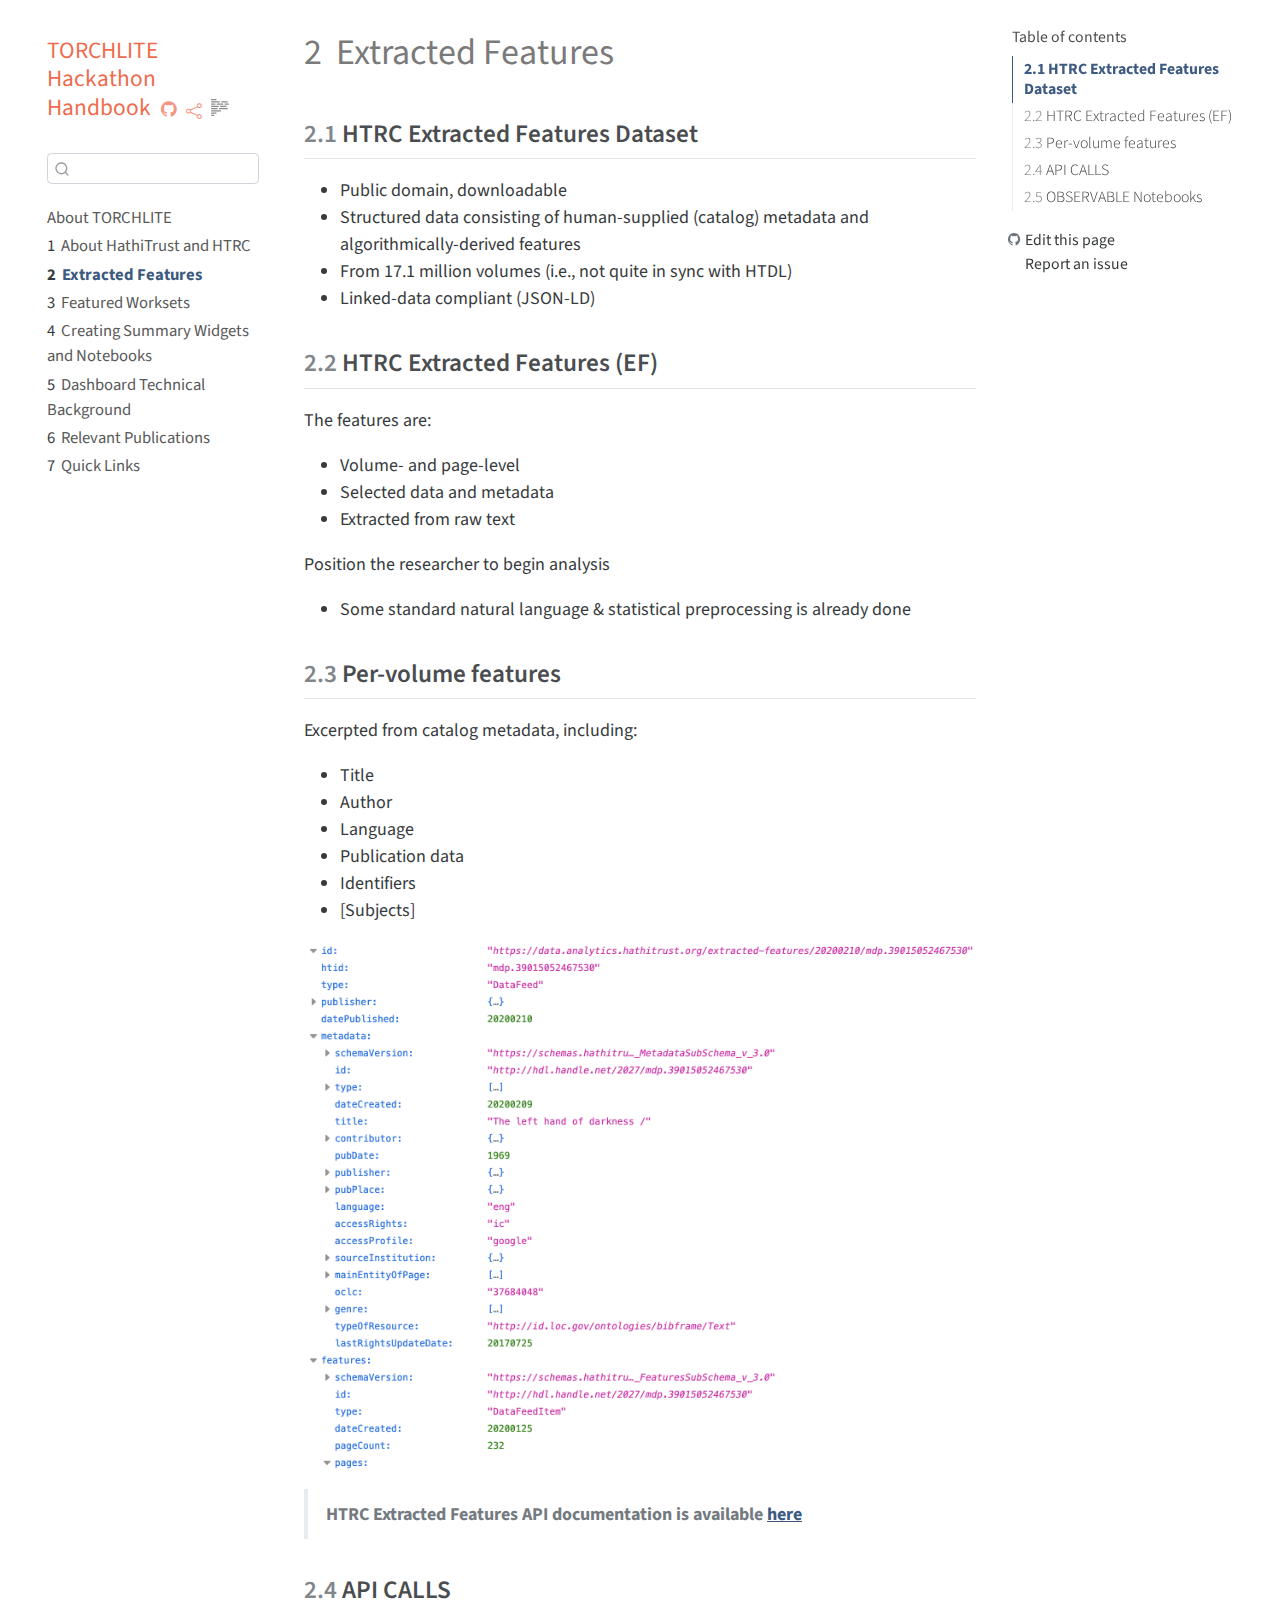
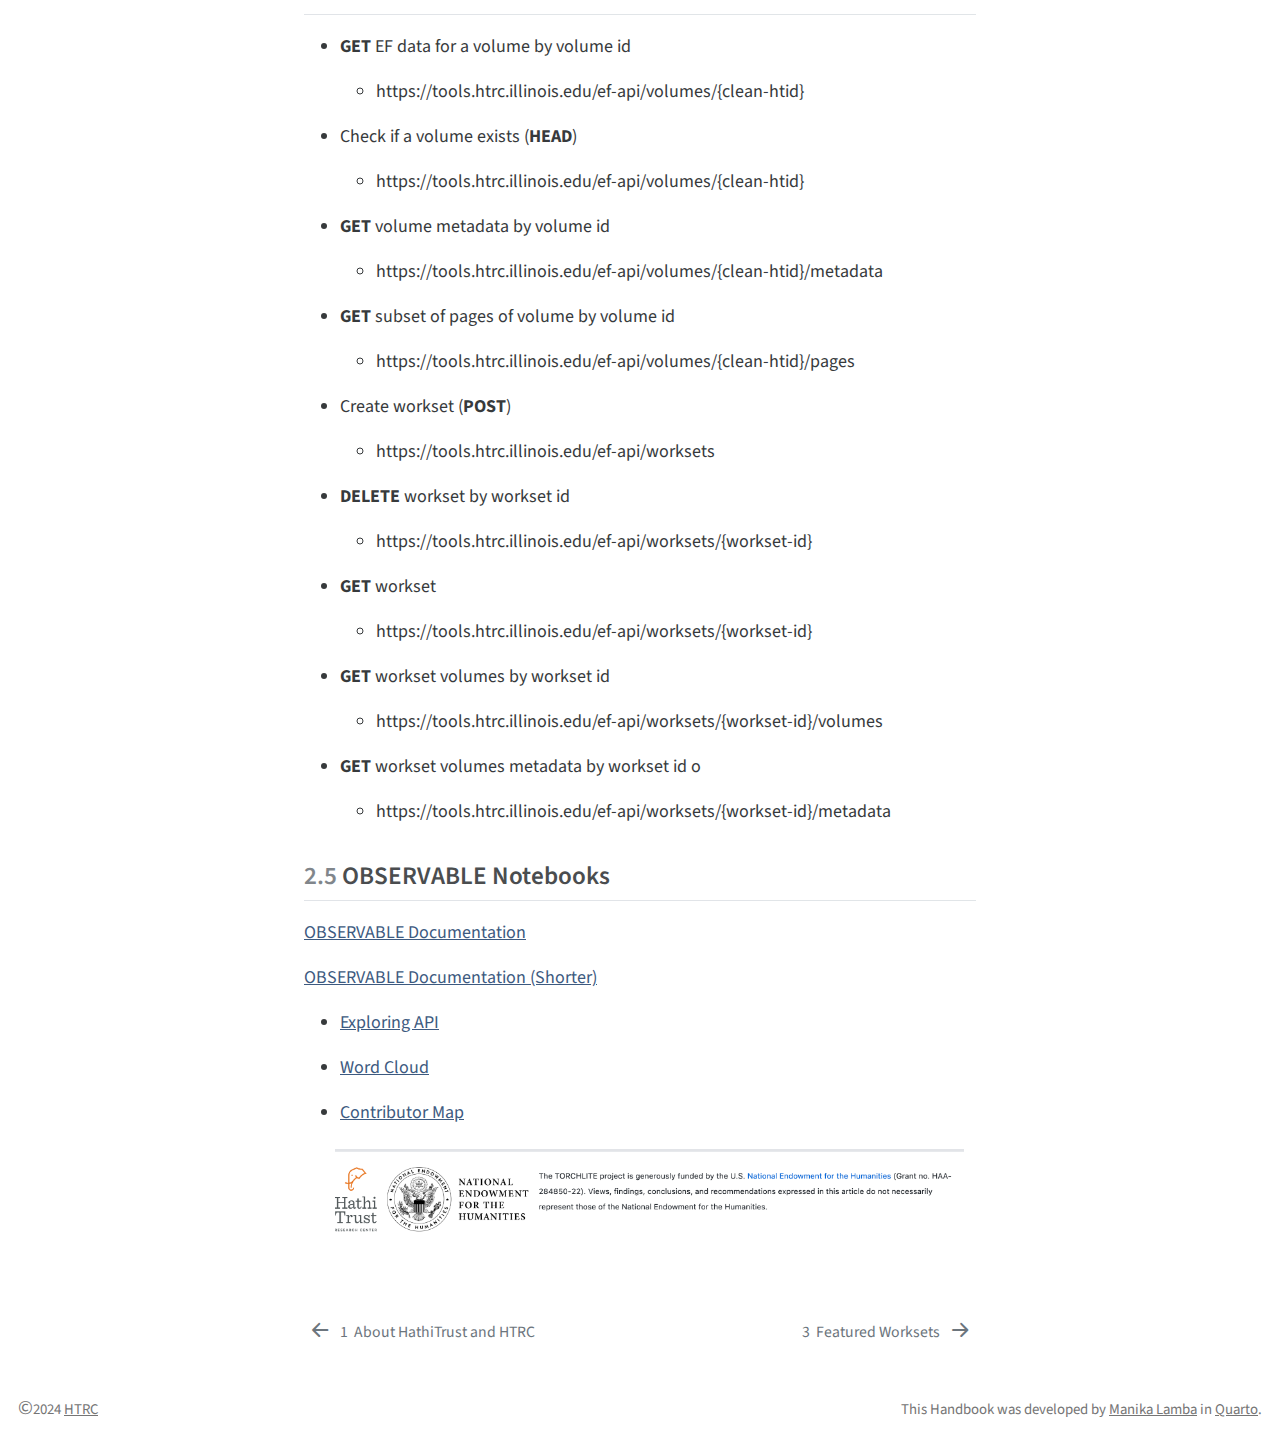
==== ef.html @ ebcdb4ab "30 April 2024" ====
<!DOCTYPE html>
<html xmlns="http://www.w3.org/1999/xhtml" lang="en" xml:lang="en"><head>

<meta charset="utf-8">
<meta name="generator" content="quarto-1.3.450">

<meta name="viewport" content="width=device-width, initial-scale=1.0, user-scalable=yes">


<title>TORCHLITE Hackathon Handbook - 2&nbsp; Extracted Features</title>
<style>
code{white-space: pre-wrap;}
span.smallcaps{font-variant: small-caps;}
div.columns{display: flex; gap: min(4vw, 1.5em);}
div.column{flex: auto; overflow-x: auto;}
div.hanging-indent{margin-left: 1.5em; text-indent: -1.5em;}
ul.task-list{list-style: none;}
ul.task-list li input[type="checkbox"] {
  width: 0.8em;
  margin: 0 0.8em 0.2em -1em; /* quarto-specific, see https://github.com/quarto-dev/quarto-cli/issues/4556 */ 
  vertical-align: middle;
}
</style>


<script src="site_libs/quarto-nav/quarto-nav.js"></script>
<script src="site_libs/quarto-nav/headroom.min.js"></script>
<script src="site_libs/clipboard/clipboard.min.js"></script>
<script src="site_libs/quarto-search/autocomplete.umd.js"></script>
<script src="site_libs/quarto-search/fuse.min.js"></script>
<script src="site_libs/quarto-search/quarto-search.js"></script>
<meta name="quarto:offset" content="./">
<link href="./worksets.html" rel="next">
<link href="./htrc.html" rel="prev">
<link href="./images/cover.png" rel="icon" type="image/png">
<script src="site_libs/quarto-html/quarto.js"></script>
<script src="site_libs/quarto-html/popper.min.js"></script>
<script src="site_libs/quarto-html/tippy.umd.min.js"></script>
<script src="site_libs/quarto-html/anchor.min.js"></script>
<link href="site_libs/quarto-html/tippy.css" rel="stylesheet">
<link href="site_libs/quarto-html/quarto-syntax-highlighting.css" rel="stylesheet" id="quarto-text-highlighting-styles">
<script src="site_libs/bootstrap/bootstrap.min.js"></script>
<link href="site_libs/bootstrap/bootstrap-icons.css" rel="stylesheet">
<link href="site_libs/bootstrap/bootstrap.min.css" rel="stylesheet" id="quarto-bootstrap" data-mode="light">
<script id="quarto-search-options" type="application/json">{
  "location": "sidebar",
  "copy-button": false,
  "collapse-after": 3,
  "panel-placement": "start",
  "type": "textbox",
  "limit": 20,
  "language": {
    "search-no-results-text": "No results",
    "search-matching-documents-text": "matching documents",
    "search-copy-link-title": "Copy link to search",
    "search-hide-matches-text": "Hide additional matches",
    "search-more-match-text": "more match in this document",
    "search-more-matches-text": "more matches in this document",
    "search-clear-button-title": "Clear",
    "search-detached-cancel-button-title": "Cancel",
    "search-submit-button-title": "Submit",
    "search-label": "Search"
  }
}</script>


</head>

<body class="nav-sidebar floating">

<div id="quarto-search-results"></div>
  <header id="quarto-header" class="headroom fixed-top">
  <nav class="quarto-secondary-nav">
    <div class="container-fluid d-flex">
      <button type="button" class="quarto-btn-toggle btn" data-bs-toggle="collapse" data-bs-target="#quarto-sidebar,#quarto-sidebar-glass" aria-controls="quarto-sidebar" aria-expanded="false" aria-label="Toggle sidebar navigation" onclick="if (window.quartoToggleHeadroom) { window.quartoToggleHeadroom(); }">
        <i class="bi bi-layout-text-sidebar-reverse"></i>
      </button>
      <nav class="quarto-page-breadcrumbs" aria-label="breadcrumb"><ol class="breadcrumb"><li class="breadcrumb-item"><a href="./ef.html"><span class="chapter-number">2</span>&nbsp; <span class="chapter-title">Extracted Features</span></a></li></ol></nav>
      <a class="flex-grow-1" role="button" data-bs-toggle="collapse" data-bs-target="#quarto-sidebar,#quarto-sidebar-glass" aria-controls="quarto-sidebar" aria-expanded="false" aria-label="Toggle sidebar navigation" onclick="if (window.quartoToggleHeadroom) { window.quartoToggleHeadroom(); }">      
      </a>
      <button type="button" class="btn quarto-search-button" aria-label="" onclick="window.quartoOpenSearch();">
        <i class="bi bi-search"></i>
      </button>
    </div>
  </nav>
</header>
<!-- content -->
<div id="quarto-content" class="quarto-container page-columns page-rows-contents page-layout-article">
<!-- sidebar -->
  <nav id="quarto-sidebar" class="sidebar collapse collapse-horizontal sidebar-navigation floating overflow-auto">
    <div class="pt-lg-2 mt-2 text-left sidebar-header">
    <div class="sidebar-title mb-0 py-0">
      <a href="./">TORCHLITE Hackathon Handbook</a> 
        <div class="sidebar-tools-main tools-wide">
    <a href="https://github.com/htrc/torchlite-handbook" rel="" title="Source Code" class="quarto-navigation-tool px-1" aria-label="Source Code"><i class="bi bi-github"></i></a>
    <div class="dropdown">
      <a href="" title="Share" id="quarto-navigation-tool-dropdown-0" class="quarto-navigation-tool dropdown-toggle px-1" data-bs-toggle="dropdown" aria-expanded="false" aria-label="Share"><i class="bi bi-share"></i></a>
      <ul class="dropdown-menu" aria-labelledby="quarto-navigation-tool-dropdown-0">
          <li>
            <a class="dropdown-item sidebar-tools-main-item" href="https://twitter.com/intent/tweet?url=|url|">
              <i class="bi bi-bi-twitter pe-1"></i>
            Twitter
            </a>
          </li>
          <li>
            <a class="dropdown-item sidebar-tools-main-item" href="https://www.facebook.com/sharer/sharer.php?u=|url|">
              <i class="bi bi-bi-facebook pe-1"></i>
            Facebook
            </a>
          </li>
      </ul>
    </div>
  <a href="" class="quarto-reader-toggle quarto-navigation-tool px-1" onclick="window.quartoToggleReader(); return false;" title="Toggle reader mode">
  <div class="quarto-reader-toggle-btn">
  <i class="bi"></i>
  </div>
</a>
</div>
    </div>
      </div>
        <div class="mt-2 flex-shrink-0 align-items-center">
        <div class="sidebar-search">
        <div id="quarto-search" class="" title="Search"></div>
        </div>
        </div>
    <div class="sidebar-menu-container"> 
    <ul class="list-unstyled mt-1">
        <li class="sidebar-item">
  <div class="sidebar-item-container"> 
  <a href="./index.html" class="sidebar-item-text sidebar-link">
 <span class="menu-text">About TORCHLITE</span></a>
  </div>
</li>
        <li class="sidebar-item">
  <div class="sidebar-item-container"> 
  <a href="./htrc.html" class="sidebar-item-text sidebar-link">
 <span class="menu-text"><span class="chapter-number">1</span>&nbsp; <span class="chapter-title">About HathiTrust and HTRC</span></span></a>
  </div>
</li>
        <li class="sidebar-item">
  <div class="sidebar-item-container"> 
  <a href="./ef.html" class="sidebar-item-text sidebar-link active">
 <span class="menu-text"><span class="chapter-number">2</span>&nbsp; <span class="chapter-title">Extracted Features</span></span></a>
  </div>
</li>
        <li class="sidebar-item">
  <div class="sidebar-item-container"> 
  <a href="./worksets.html" class="sidebar-item-text sidebar-link">
 <span class="menu-text"><span class="chapter-number">3</span>&nbsp; <span class="chapter-title">Featured Worksets</span></span></a>
  </div>
</li>
        <li class="sidebar-item">
  <div class="sidebar-item-container"> 
  <a href="./widget.html" class="sidebar-item-text sidebar-link">
 <span class="menu-text"><span class="chapter-number">4</span>&nbsp; <span class="chapter-title">Creating Summary Widgets and Notebooks</span></span></a>
  </div>
</li>
        <li class="sidebar-item">
  <div class="sidebar-item-container"> 
  <a href="./technical-background.html" class="sidebar-item-text sidebar-link">
 <span class="menu-text"><span class="chapter-number">5</span>&nbsp; <span class="chapter-title">Dashboard Technical Background</span></span></a>
  </div>
</li>
        <li class="sidebar-item">
  <div class="sidebar-item-container"> 
  <a href="./publications.html" class="sidebar-item-text sidebar-link">
 <span class="menu-text"><span class="chapter-number">6</span>&nbsp; <span class="chapter-title">Relevant Publications</span></span></a>
  </div>
</li>
        <li class="sidebar-item">
  <div class="sidebar-item-container"> 
  <a href="./links.html" class="sidebar-item-text sidebar-link">
 <span class="menu-text"><span class="chapter-number">7</span>&nbsp; <span class="chapter-title">Quick Links</span></span></a>
  </div>
</li>
    </ul>
    </div>
</nav>
<div id="quarto-sidebar-glass" data-bs-toggle="collapse" data-bs-target="#quarto-sidebar,#quarto-sidebar-glass"></div>
<!-- margin-sidebar -->
    <div id="quarto-margin-sidebar" class="sidebar margin-sidebar">
        <nav id="TOC" role="doc-toc" class="toc-active">
    <h2 id="toc-title">Table of contents</h2>
   
  <ul>
  <li><a href="#htrc-extracted-features-dataset" id="toc-htrc-extracted-features-dataset" class="nav-link active" data-scroll-target="#htrc-extracted-features-dataset"><span class="header-section-number">2.1</span> HTRC Extracted Features Dataset</a></li>
  <li><a href="#htrc-extracted-features-ef" id="toc-htrc-extracted-features-ef" class="nav-link" data-scroll-target="#htrc-extracted-features-ef"><span class="header-section-number">2.2</span> HTRC Extracted Features (EF)</a></li>
  <li><a href="#per-volume-features" id="toc-per-volume-features" class="nav-link" data-scroll-target="#per-volume-features"><span class="header-section-number">2.3</span> Per-volume features</a></li>
  <li><a href="#api-calls" id="toc-api-calls" class="nav-link" data-scroll-target="#api-calls"><span class="header-section-number">2.4</span> API CALLS</a></li>
  <li><a href="#observable-notebooks" id="toc-observable-notebooks" class="nav-link" data-scroll-target="#observable-notebooks"><span class="header-section-number">2.5</span> OBSERVABLE Notebooks</a></li>
  </ul>
<div class="toc-actions"><div><i class="bi bi-github"></i></div><div class="action-links"><p><a href="https://github.com/htrc/torchlite-handbook/edit/main/ef.qmd" class="toc-action">Edit this page</a></p><p><a href="https://github.com/htrc/torchlite-handbook/issues/new" class="toc-action">Report an issue</a></p></div></div></nav>
    </div>
<!-- main -->
<main class="content" id="quarto-document-content">

<header id="title-block-header" class="quarto-title-block default">
<div class="quarto-title">
<h1 class="title"><span id="sec-3" class="quarto-section-identifier"><span class="chapter-number">2</span>&nbsp; <span class="chapter-title">Extracted Features</span></span></h1>
</div>



<div class="quarto-title-meta">

    
  
    
  </div>
  

</header>

<section id="htrc-extracted-features-dataset" class="level2" data-number="2.1">
<h2 data-number="2.1" class="anchored" data-anchor-id="htrc-extracted-features-dataset"><span class="header-section-number">2.1</span> HTRC Extracted Features Dataset</h2>
<ul>
<li>Public domain, downloadable</li>
<li>Structured data consisting of human-supplied (catalog) metadata and algorithmically-derived features</li>
<li>From 17.1 million volumes (i.e., not quite in sync with HTDL)</li>
<li>Linked-data compliant (JSON-LD)</li>
</ul>
</section>
<section id="htrc-extracted-features-ef" class="level2" data-number="2.2">
<h2 data-number="2.2" class="anchored" data-anchor-id="htrc-extracted-features-ef"><span class="header-section-number">2.2</span> HTRC Extracted Features (EF)</h2>
<p>The features are:</p>
<ul>
<li>Volume- and page-level</li>
<li>Selected data and metadata</li>
<li>Extracted from raw text</li>
</ul>
<p>Position the researcher to begin analysis</p>
<ul>
<li>Some standard natural language &amp; statistical preprocessing is already done</li>
</ul>
</section>
<section id="per-volume-features" class="level2" data-number="2.3">
<h2 data-number="2.3" class="anchored" data-anchor-id="per-volume-features"><span class="header-section-number">2.3</span> Per-volume features</h2>
<p>Excerpted from catalog metadata, including:</p>
<ul>
<li>Title</li>
<li>Author</li>
<li>Language</li>
<li>Publication data</li>
<li>Identifiers</li>
<li>[Subjects]</li>
</ul>
<p><img src="images/ef.png" class="img-fluid"></p>
<blockquote class="blockquote">
<p><strong>HTRC Extracted Features API documentation is available <a href="https://htrc.stoplight.io/docs/ef-api/06db4dc572b49-ef">here</a></strong></p>
</blockquote>
</section>
<section id="api-calls" class="level2" data-number="2.4">
<h2 data-number="2.4" class="anchored" data-anchor-id="api-calls"><span class="header-section-number">2.4</span> API CALLS</h2>
<ul>
<li><p><strong>GET</strong> EF data for a volume by volume id</p>
<ul>
<li>https://tools.htrc.illinois.edu/ef-api/volumes/{clean-htid}</li>
</ul></li>
<li><p>Check if a volume exists (<strong>HEAD</strong>)</p>
<ul>
<li>https://tools.htrc.illinois.edu/ef-api/volumes/{clean-htid}</li>
</ul></li>
<li><p><strong>GET</strong> volume metadata by volume id</p>
<ul>
<li>https://tools.htrc.illinois.edu/ef-api/volumes/{clean-htid}/metadata</li>
</ul></li>
<li><p><strong>GET</strong> subset of pages of volume by volume id</p>
<ul>
<li>https://tools.htrc.illinois.edu/ef-api/volumes/{clean-htid}/pages</li>
</ul></li>
<li><p>Create workset (<strong>POST</strong>)</p>
<ul>
<li>https://tools.htrc.illinois.edu/ef-api/worksets</li>
</ul></li>
<li><p><strong>DELETE</strong> workset by workset id</p>
<ul>
<li>https://tools.htrc.illinois.edu/ef-api/worksets/{workset-id}</li>
</ul></li>
<li><p><strong>GET</strong> workset</p>
<ul>
<li>https://tools.htrc.illinois.edu/ef-api/worksets/{workset-id}</li>
</ul></li>
<li><p><strong>GET</strong> workset volumes by workset id</p>
<ul>
<li>https://tools.htrc.illinois.edu/ef-api/worksets/{workset-id}/volumes</li>
</ul></li>
<li><p><strong>GET</strong> workset volumes metadata by workset id o</p>
<ul>
<li>https://tools.htrc.illinois.edu/ef-api/worksets/{workset-id}/metadata</li>
</ul></li>
</ul>
</section>
<section id="observable-notebooks" class="level2" data-number="2.5">
<h2 data-number="2.5" class="anchored" data-anchor-id="observable-notebooks"><span class="header-section-number">2.5</span> OBSERVABLE Notebooks</h2>
<p><a href="https://observablehq.com/@observablehq/documentation">OBSERVABLE Documentation</a></p>
<p><a href="https://htrc.gitbook.io/torchlite/htrc-extracted-features">OBSERVABLE Documentation (Shorter)</a></p>
<ul>
<li><p><a href="https://observablehq.com/@jswatsch/torchlite-ef-api">Exploring API</a></p></li>
<li><p><a href="https://observablehq.com/@jswatsch/torchlite-workset-word-cloud">Word Cloud</a></p></li>
<li><p><a href="https://observablehq.com/d/e69a3c5185393caa">Contributor Map</a></p></li>
</ul>
<div class="quarto-figure quarto-figure-center">
<figure class="figure">
<p><img src="images/footer.png" class="img-fluid figure-img"></p>
</figure>
</div>


</section>

</main> <!-- /main -->
<script id="quarto-html-after-body" type="application/javascript">
window.document.addEventListener("DOMContentLoaded", function (event) {
  const toggleBodyColorMode = (bsSheetEl) => {
    const mode = bsSheetEl.getAttribute("data-mode");
    const bodyEl = window.document.querySelector("body");
    if (mode === "dark") {
      bodyEl.classList.add("quarto-dark");
      bodyEl.classList.remove("quarto-light");
    } else {
      bodyEl.classList.add("quarto-light");
      bodyEl.classList.remove("quarto-dark");
    }
  }
  const toggleBodyColorPrimary = () => {
    const bsSheetEl = window.document.querySelector("link#quarto-bootstrap");
    if (bsSheetEl) {
      toggleBodyColorMode(bsSheetEl);
    }
  }
  toggleBodyColorPrimary();  
  const icon = "";
  const anchorJS = new window.AnchorJS();
  anchorJS.options = {
    placement: 'right',
    icon: icon
  };
  anchorJS.add('.anchored');
  const isCodeAnnotation = (el) => {
    for (const clz of el.classList) {
      if (clz.startsWith('code-annotation-')) {                     
        return true;
      }
    }
    return false;
  }
  const clipboard = new window.ClipboardJS('.code-copy-button', {
    text: function(trigger) {
      const codeEl = trigger.previousElementSibling.cloneNode(true);
      for (const childEl of codeEl.children) {
        if (isCodeAnnotation(childEl)) {
          childEl.remove();
        }
      }
      return codeEl.innerText;
    }
  });
  clipboard.on('success', function(e) {
    // button target
    const button = e.trigger;
    // don't keep focus
    button.blur();
    // flash "checked"
    button.classList.add('code-copy-button-checked');
    var currentTitle = button.getAttribute("title");
    button.setAttribute("title", "Copied!");
    let tooltip;
    if (window.bootstrap) {
      button.setAttribute("data-bs-toggle", "tooltip");
      button.setAttribute("data-bs-placement", "left");
      button.setAttribute("data-bs-title", "Copied!");
      tooltip = new bootstrap.Tooltip(button, 
        { trigger: "manual", 
          customClass: "code-copy-button-tooltip",
          offset: [0, -8]});
      tooltip.show();    
    }
    setTimeout(function() {
      if (tooltip) {
        tooltip.hide();
        button.removeAttribute("data-bs-title");
        button.removeAttribute("data-bs-toggle");
        button.removeAttribute("data-bs-placement");
      }
      button.setAttribute("title", currentTitle);
      button.classList.remove('code-copy-button-checked');
    }, 1000);
    // clear code selection
    e.clearSelection();
  });
  function tippyHover(el, contentFn) {
    const config = {
      allowHTML: true,
      content: contentFn,
      maxWidth: 500,
      delay: 100,
      arrow: false,
      appendTo: function(el) {
          return el.parentElement;
      },
      interactive: true,
      interactiveBorder: 10,
      theme: 'quarto',
      placement: 'bottom-start'
    };
    window.tippy(el, config); 
  }
  const noterefs = window.document.querySelectorAll('a[role="doc-noteref"]');
  for (var i=0; i<noterefs.length; i++) {
    const ref = noterefs[i];
    tippyHover(ref, function() {
      // use id or data attribute instead here
      let href = ref.getAttribute('data-footnote-href') || ref.getAttribute('href');
      try { href = new URL(href).hash; } catch {}
      const id = href.replace(/^#\/?/, "");
      const note = window.document.getElementById(id);
      return note.innerHTML;
    });
  }
      let selectedAnnoteEl;
      const selectorForAnnotation = ( cell, annotation) => {
        let cellAttr = 'data-code-cell="' + cell + '"';
        let lineAttr = 'data-code-annotation="' +  annotation + '"';
        const selector = 'span[' + cellAttr + '][' + lineAttr + ']';
        return selector;
      }
      const selectCodeLines = (annoteEl) => {
        const doc = window.document;
        const targetCell = annoteEl.getAttribute("data-target-cell");
        const targetAnnotation = annoteEl.getAttribute("data-target-annotation");
        const annoteSpan = window.document.querySelector(selectorForAnnotation(targetCell, targetAnnotation));
        const lines = annoteSpan.getAttribute("data-code-lines").split(",");
        const lineIds = lines.map((line) => {
          return targetCell + "-" + line;
        })
        let top = null;
        let height = null;
        let parent = null;
        if (lineIds.length > 0) {
            //compute the position of the single el (top and bottom and make a div)
            const el = window.document.getElementById(lineIds[0]);
            top = el.offsetTop;
            height = el.offsetHeight;
            parent = el.parentElement.parentElement;
          if (lineIds.length > 1) {
            const lastEl = window.document.getElementById(lineIds[lineIds.length - 1]);
            const bottom = lastEl.offsetTop + lastEl.offsetHeight;
            height = bottom - top;
          }
          if (top !== null && height !== null && parent !== null) {
            // cook up a div (if necessary) and position it 
            let div = window.document.getElementById("code-annotation-line-highlight");
            if (div === null) {
              div = window.document.createElement("div");
              div.setAttribute("id", "code-annotation-line-highlight");
              div.style.position = 'absolute';
              parent.appendChild(div);
            }
            div.style.top = top - 2 + "px";
            div.style.height = height + 4 + "px";
            let gutterDiv = window.document.getElementById("code-annotation-line-highlight-gutter");
            if (gutterDiv === null) {
              gutterDiv = window.document.createElement("div");
              gutterDiv.setAttribute("id", "code-annotation-line-highlight-gutter");
              gutterDiv.style.position = 'absolute';
              const codeCell = window.document.getElementById(targetCell);
              const gutter = codeCell.querySelector('.code-annotation-gutter');
              gutter.appendChild(gutterDiv);
            }
            gutterDiv.style.top = top - 2 + "px";
            gutterDiv.style.height = height + 4 + "px";
          }
          selectedAnnoteEl = annoteEl;
        }
      };
      const unselectCodeLines = () => {
        const elementsIds = ["code-annotation-line-highlight", "code-annotation-line-highlight-gutter"];
        elementsIds.forEach((elId) => {
          const div = window.document.getElementById(elId);
          if (div) {
            div.remove();
          }
        });
        selectedAnnoteEl = undefined;
      };
      // Attach click handler to the DT
      const annoteDls = window.document.querySelectorAll('dt[data-target-cell]');
      for (const annoteDlNode of annoteDls) {
        annoteDlNode.addEventListener('click', (event) => {
          const clickedEl = event.target;
          if (clickedEl !== selectedAnnoteEl) {
            unselectCodeLines();
            const activeEl = window.document.querySelector('dt[data-target-cell].code-annotation-active');
            if (activeEl) {
              activeEl.classList.remove('code-annotation-active');
            }
            selectCodeLines(clickedEl);
            clickedEl.classList.add('code-annotation-active');
          } else {
            // Unselect the line
            unselectCodeLines();
            clickedEl.classList.remove('code-annotation-active');
          }
        });
      }
  const findCites = (el) => {
    const parentEl = el.parentElement;
    if (parentEl) {
      const cites = parentEl.dataset.cites;
      if (cites) {
        return {
          el,
          cites: cites.split(' ')
        };
      } else {
        return findCites(el.parentElement)
      }
    } else {
      return undefined;
    }
  };
  var bibliorefs = window.document.querySelectorAll('a[role="doc-biblioref"]');
  for (var i=0; i<bibliorefs.length; i++) {
    const ref = bibliorefs[i];
    const citeInfo = findCites(ref);
    if (citeInfo) {
      tippyHover(citeInfo.el, function() {
        var popup = window.document.createElement('div');
        citeInfo.cites.forEach(function(cite) {
          var citeDiv = window.document.createElement('div');
          citeDiv.classList.add('hanging-indent');
          citeDiv.classList.add('csl-entry');
          var biblioDiv = window.document.getElementById('ref-' + cite);
          if (biblioDiv) {
            citeDiv.innerHTML = biblioDiv.innerHTML;
          }
          popup.appendChild(citeDiv);
        });
        return popup.innerHTML;
      });
    }
  }
});
</script>
<nav class="page-navigation">
  <div class="nav-page nav-page-previous">
      <a href="./htrc.html" class="pagination-link">
        <i class="bi bi-arrow-left-short"></i> <span class="nav-page-text"><span class="chapter-number">1</span>&nbsp; <span class="chapter-title">About HathiTrust and HTRC</span></span>
      </a>          
  </div>
  <div class="nav-page nav-page-next">
      <a href="./worksets.html" class="pagination-link">
        <span class="nav-page-text"><span class="chapter-number">3</span>&nbsp; <span class="chapter-title">Featured Worksets</span></span> <i class="bi bi-arrow-right-short"></i>
      </a>
  </div>
</nav>
</div> <!-- /content -->
<footer class="footer">
  <div class="nav-footer">
    <div class="nav-footer-left"><span class="r2rsymbols-sym sym-33" style="font-size:20px!important;">©</span>2024 <a href="https://analytics.hathitrust.org/">HTRC</a></div>   
    <div class="nav-footer-center">
      &nbsp;
    </div>
    <div class="nav-footer-right">This Handbook was developed by <a href="https://manika-lamba.github.io/">Manika Lamba</a> in <a href="https://quarto.org/">Quarto</a>.</div>
  </div>
</footer>



</body></html>
---- site_libs/quarto-html/tippy.css ----
.tippy-box[data-animation=fade][data-state=hidden]{opacity:0}[data-tippy-root]{max-width:calc(100vw - 10px)}.tippy-box{position:relative;background-color:#333;color:#fff;border-radius:4px;font-size:14px;line-height:1.4;white-space:normal;outline:0;transition-property:transform,visibility,opacity}.tippy-box[data-placement^=top]>.tippy-arrow{bottom:0}.tippy-box[data-placement^=top]>.tippy-arrow:before{bottom:-7px;left:0;border-width:8px 8px 0;border-top-color:initial;transform-origin:center top}.tippy-box[data-placement^=bottom]>.tippy-arrow{top:0}.tippy-box[data-placement^=bottom]>.tippy-arrow:before{top:-7px;left:0;border-width:0 8px 8px;border-bottom-color:initial;transform-origin:center bottom}.tippy-box[data-placement^=left]>.tippy-arrow{right:0}.tippy-box[data-placement^=left]>.tippy-arrow:before{border-width:8px 0 8px 8px;border-left-color:initial;right:-7px;transform-origin:center left}.tippy-box[data-placement^=right]>.tippy-arrow{left:0}.tippy-box[data-placement^=right]>.tippy-arrow:before{left:-7px;border-width:8px 8px 8px 0;border-right-color:initial;transform-origin:center right}.tippy-box[data-inertia][data-state=visible]{transition-timing-function:cubic-bezier(.54,1.5,.38,1.11)}.tippy-arrow{width:16px;height:16px;color:#333}.tippy-arrow:before{content:"";position:absolute;border-color:transparent;border-style:solid}.tippy-content{position:relative;padding:5px 9px;z-index:1}
---- site_libs/quarto-html/quarto-syntax-highlighting.css ----
/* quarto syntax highlight colors */
:root {
  --quarto-hl-ot-color: #003B4F;
  --quarto-hl-at-color: #657422;
  --quarto-hl-ss-color: #20794D;
  --quarto-hl-an-color: #5E5E5E;
  --quarto-hl-fu-color: #4758AB;
  --quarto-hl-st-color: #20794D;
  --quarto-hl-cf-color: #003B4F;
  --quarto-hl-op-color: #5E5E5E;
  --quarto-hl-er-color: #AD0000;
  --quarto-hl-bn-color: #AD0000;
  --quarto-hl-al-color: #AD0000;
  --quarto-hl-va-color: #111111;
  --quarto-hl-bu-color: inherit;
  --quarto-hl-ex-color: inherit;
  --quarto-hl-pp-color: #AD0000;
  --quarto-hl-in-color: #5E5E5E;
  --quarto-hl-vs-color: #20794D;
  --quarto-hl-wa-color: #5E5E5E;
  --quarto-hl-do-color: #5E5E5E;
  --quarto-hl-im-color: #00769E;
  --quarto-hl-ch-color: #20794D;
  --quarto-hl-dt-color: #AD0000;
  --quarto-hl-fl-color: #AD0000;
  --quarto-hl-co-color: #5E5E5E;
  --quarto-hl-cv-color: #5E5E5E;
  --quarto-hl-cn-color: #8f5902;
  --quarto-hl-sc-color: #5E5E5E;
  --quarto-hl-dv-color: #AD0000;
  --quarto-hl-kw-color: #003B4F;
}

/* other quarto variables */
:root {
  --quarto-font-monospace: SFMono-Regular, Menlo, Monaco, Consolas, "Liberation Mono", "Courier New", monospace;
}

pre > code.sourceCode > span {
  color: #003B4F;
}

code span {
  color: #003B4F;
}

code.sourceCode > span {
  color: #003B4F;
}

div.sourceCode,
div.sourceCode pre.sourceCode {
  color: #003B4F;
}

code span.ot {
  color: #003B4F;
  font-style: inherit;
}

code span.at {
  color: #657422;
  font-style: inherit;
}

code span.ss {
  color: #20794D;
  font-style: inherit;
}

code span.an {
  color: #5E5E5E;
  font-style: inherit;
}

code span.fu {
  color: #4758AB;
  font-style: inherit;
}

code span.st {
  color: #20794D;
  font-style: inherit;
}

code span.cf {
  color: #003B4F;
  font-style: inherit;
}

code span.op {
  color: #5E5E5E;
  font-style: inherit;
}

code span.er {
  color: #AD0000;
  font-style: inherit;
}

code span.bn {
  color: #AD0000;
  font-style: inherit;
}

code span.al {
  color: #AD0000;
  font-style: inherit;
}

code span.va {
  color: #111111;
  font-style: inherit;
}

code span.bu {
  font-style: inherit;
}

code span.ex {
  font-style: inherit;
}

code span.pp {
  color: #AD0000;
  font-style: inherit;
}

code span.in {
  color: #5E5E5E;
  font-style: inherit;
}

code span.vs {
  color: #20794D;
  font-style: inherit;
}

code span.wa {
  color: #5E5E5E;
  font-style: italic;
}

code span.do {
  color: #5E5E5E;
  font-style: italic;
}

code span.im {
  color: #00769E;
  font-style: inherit;
}

code span.ch {
  color: #20794D;
  font-style: inherit;
}

code span.dt {
  color: #AD0000;
  font-style: inherit;
}

code span.fl {
  color: #AD0000;
  font-style: inherit;
}

code span.co {
  color: #5E5E5E;
  font-style: inherit;
}

code span.cv {
  color: #5E5E5E;
  font-style: italic;
}

code span.cn {
  color: #8f5902;
  font-style: inherit;
}

code span.sc {
  color: #5E5E5E;
  font-style: inherit;
}

code span.dv {
  color: #AD0000;
  font-style: inherit;
}

code span.kw {
  color: #003B4F;
  font-style: inherit;
}

.prevent-inlining {
  content: "</";
}

/*# sourceMappingURL=debc5d5d77c3f9108843748ff7464032.css.map */
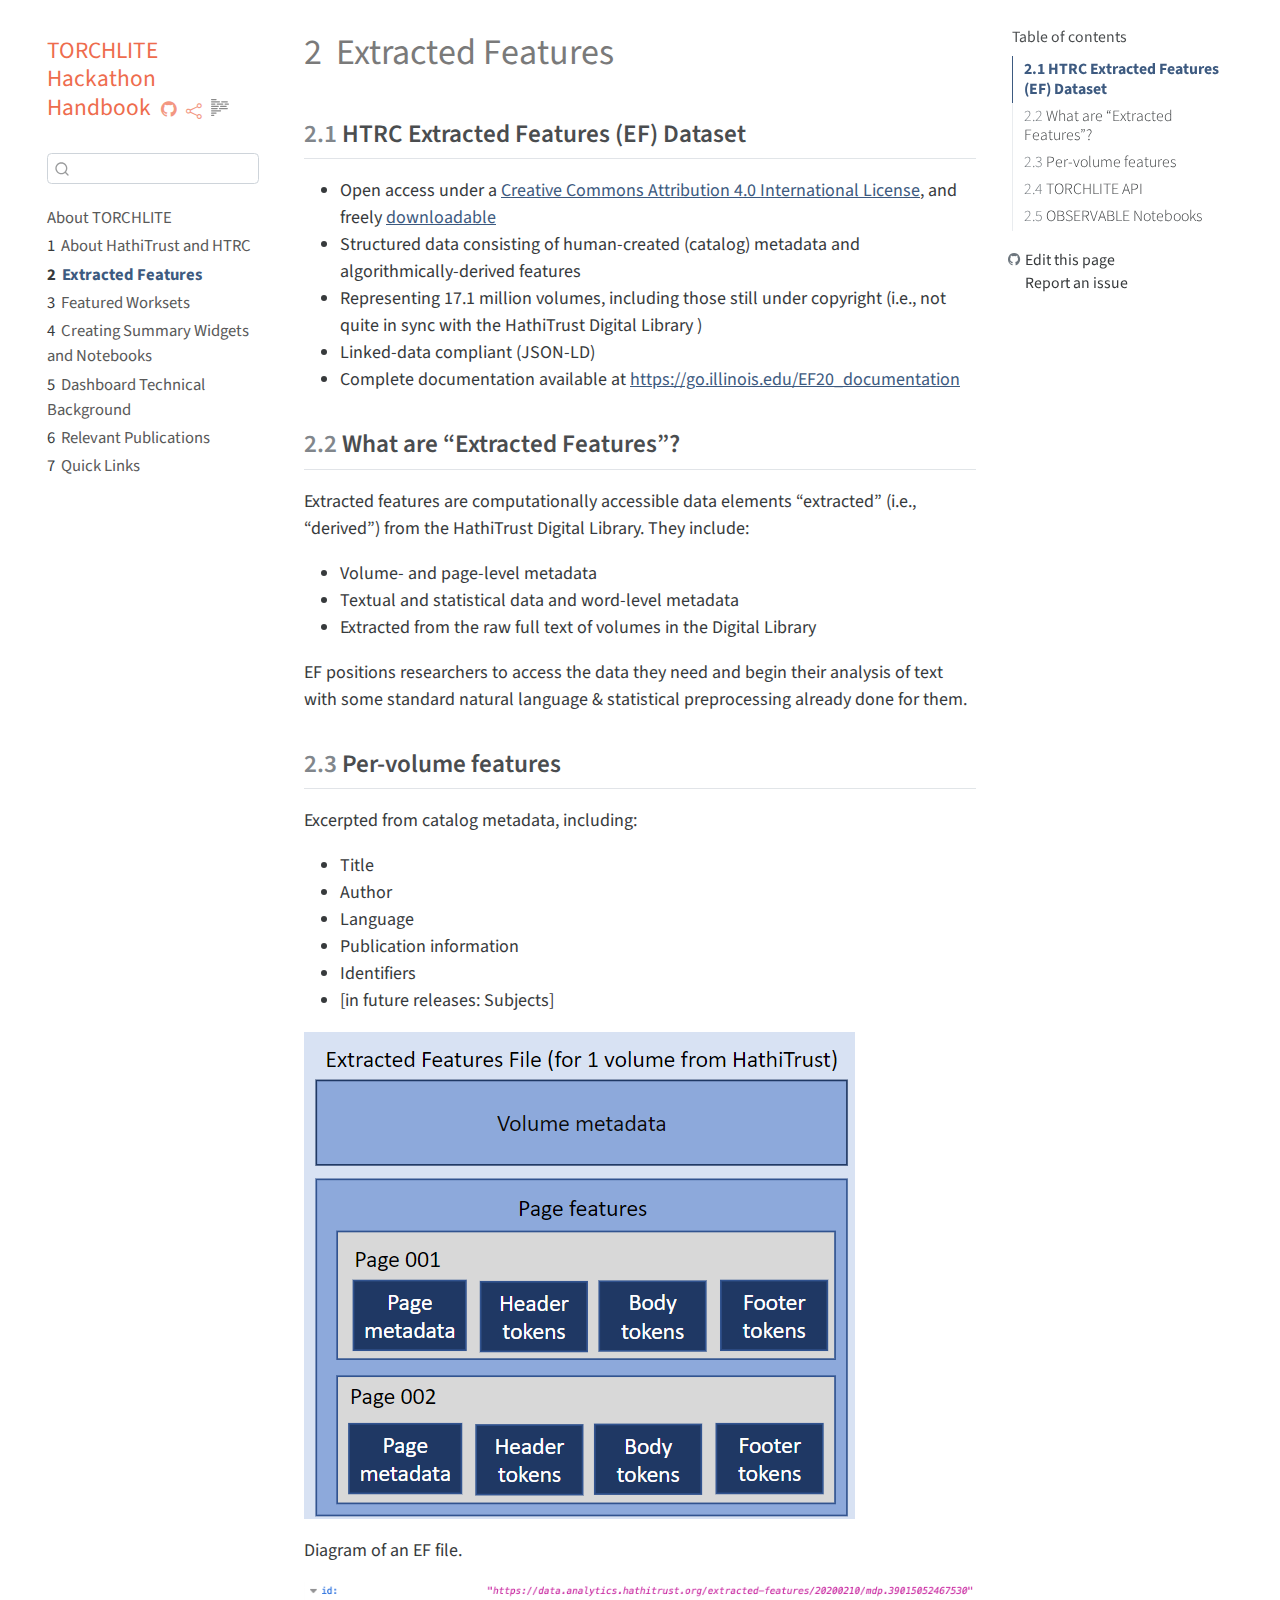
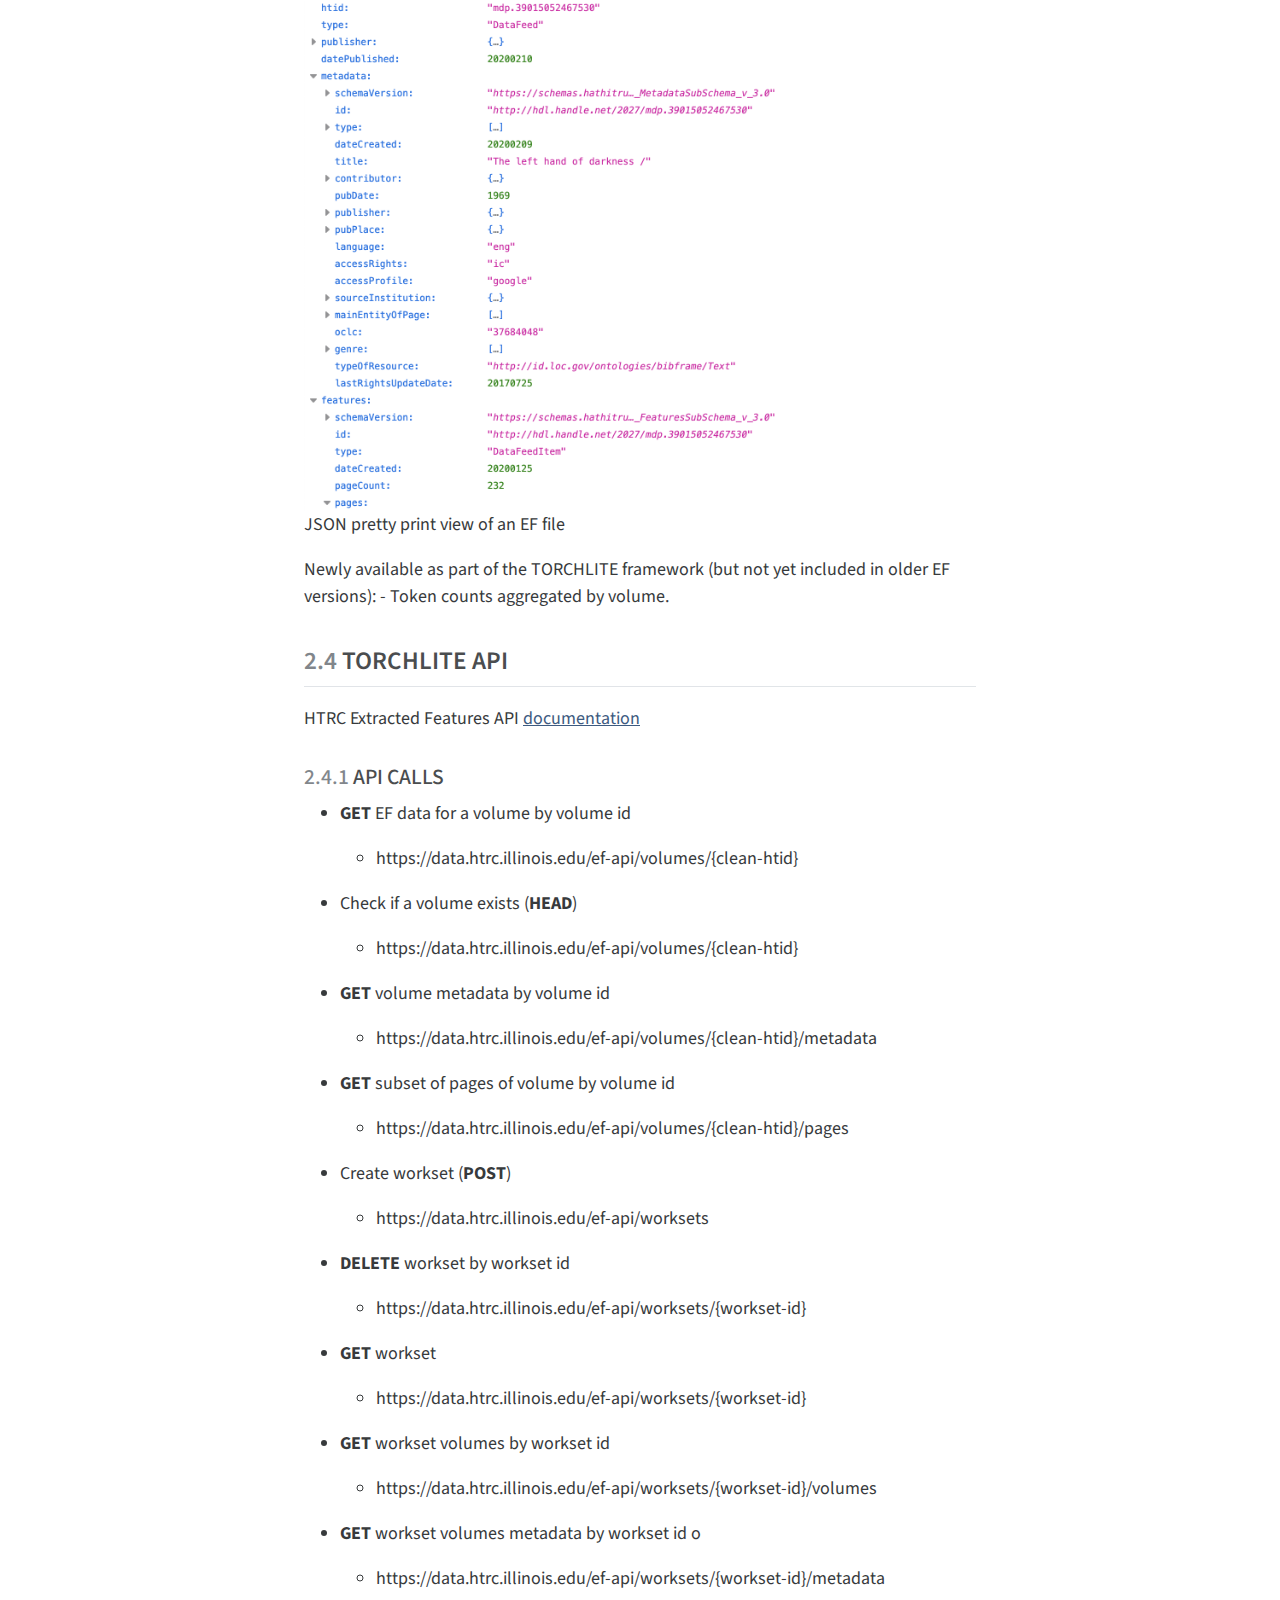
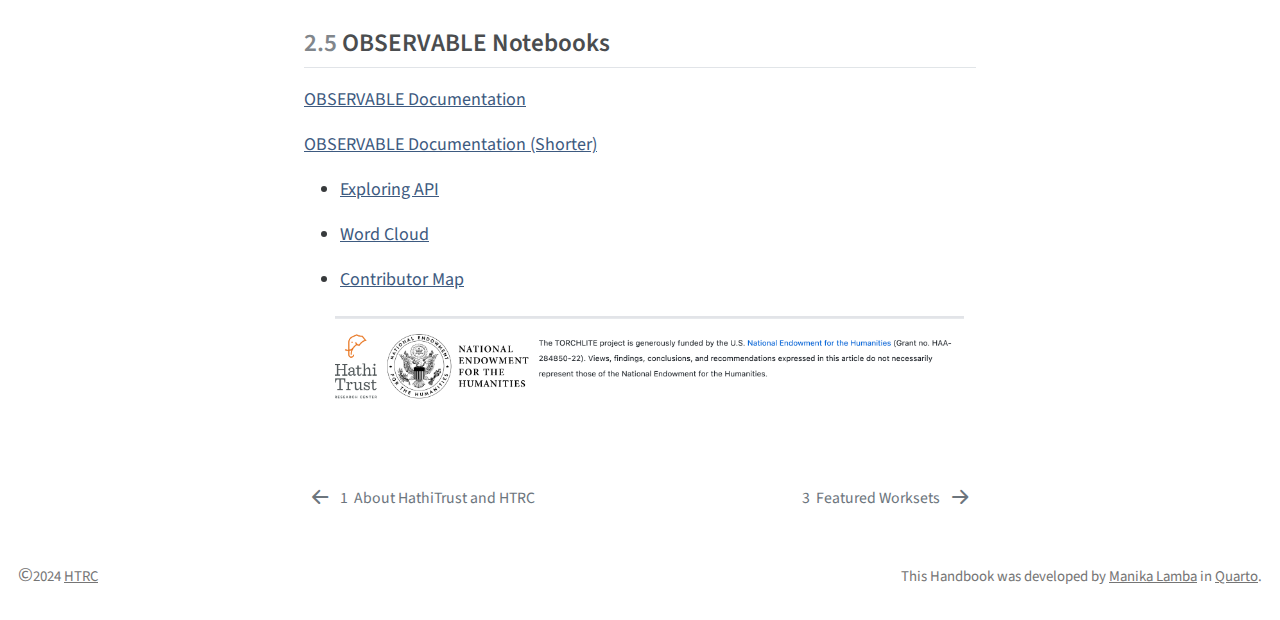
==== commit 363f7a2b: "Updated index, and EF" ====
--- a/ef.html
+++ b/ef.html
@@ -183,10 +183,13 @@
     <h2 id="toc-title">Table of contents</h2>
    
   <ul>
-  <li><a href="#htrc-extracted-features-dataset" id="toc-htrc-extracted-features-dataset" class="nav-link active" data-scroll-target="#htrc-extracted-features-dataset"><span class="header-section-number">2.1</span> HTRC Extracted Features Dataset</a></li>
-  <li><a href="#htrc-extracted-features-ef" id="toc-htrc-extracted-features-ef" class="nav-link" data-scroll-target="#htrc-extracted-features-ef"><span class="header-section-number">2.2</span> HTRC Extracted Features (EF)</a></li>
+  <li><a href="#htrc-extracted-features-ef-dataset" id="toc-htrc-extracted-features-ef-dataset" class="nav-link active" data-scroll-target="#htrc-extracted-features-ef-dataset"><span class="header-section-number">2.1</span> HTRC Extracted Features (EF) Dataset</a></li>
+  <li><a href="#what-are-extracted-features" id="toc-what-are-extracted-features" class="nav-link" data-scroll-target="#what-are-extracted-features"><span class="header-section-number">2.2</span> What are “Extracted Features”?</a></li>
   <li><a href="#per-volume-features" id="toc-per-volume-features" class="nav-link" data-scroll-target="#per-volume-features"><span class="header-section-number">2.3</span> Per-volume features</a></li>
-  <li><a href="#api-calls" id="toc-api-calls" class="nav-link" data-scroll-target="#api-calls"><span class="header-section-number">2.4</span> API CALLS</a></li>
+  <li><a href="#torchlite-api" id="toc-torchlite-api" class="nav-link" data-scroll-target="#torchlite-api"><span class="header-section-number">2.4</span> TORCHLITE API</a>
+  <ul class="collapse">
+  <li><a href="#api-calls" id="toc-api-calls" class="nav-link" data-scroll-target="#api-calls"><span class="header-section-number">2.4.1</span> API CALLS</a></li>
+  </ul></li>
   <li><a href="#observable-notebooks" id="toc-observable-notebooks" class="nav-link" data-scroll-target="#observable-notebooks"><span class="header-section-number">2.5</span> OBSERVABLE Notebooks</a></li>
   </ul>
 <div class="toc-actions"><div><i class="bi bi-github"></i></div><div class="action-links"><p><a href="https://github.com/htrc/torchlite-handbook/edit/main/ef.qmd" class="toc-action">Edit this page</a></p><p><a href="https://github.com/htrc/torchlite-handbook/issues/new" class="toc-action">Report an issue</a></p></div></div></nav>
@@ -211,27 +214,25 @@
 
 </header>
 
-<section id="htrc-extracted-features-dataset" class="level2" data-number="2.1">
-<h2 data-number="2.1" class="anchored" data-anchor-id="htrc-extracted-features-dataset"><span class="header-section-number">2.1</span> HTRC Extracted Features Dataset</h2>
-<ul>
-<li>Public domain, downloadable</li>
-<li>Structured data consisting of human-supplied (catalog) metadata and algorithmically-derived features</li>
-<li>From 17.1 million volumes (i.e., not quite in sync with HTDL)</li>
+<section id="htrc-extracted-features-ef-dataset" class="level2" data-number="2.1">
+<h2 data-number="2.1" class="anchored" data-anchor-id="htrc-extracted-features-ef-dataset"><span class="header-section-number">2.1</span> HTRC Extracted Features (EF) Dataset</h2>
+<ul>
+<li>Open access under a <a href="http://creativecommons.org/licenses/by/4.0/">Creative Commons Attribution 4.0 International License</a>, and freely <a href="https://analytics.hathitrust.org/datasets">downloadable</a></li>
+<li>Structured data consisting of human-created (catalog) metadata and algorithmically-derived features</li>
+<li>Representing 17.1 million volumes, including those still under copyright (i.e., not quite in sync with the HathiTrust Digital Library )</li>
 <li>Linked-data compliant (JSON-LD)</li>
+<li>Complete documentation available at <a href="https://go.illinois.edu/EF20_documentation">https://go.illinois.edu/EF20_documentation</a></li>
 </ul>
 </section>
-<section id="htrc-extracted-features-ef" class="level2" data-number="2.2">
-<h2 data-number="2.2" class="anchored" data-anchor-id="htrc-extracted-features-ef"><span class="header-section-number">2.2</span> HTRC Extracted Features (EF)</h2>
-<p>The features are:</p>
-<ul>
-<li>Volume- and page-level</li>
-<li>Selected data and metadata</li>
-<li>Extracted from raw text</li>
+<section id="what-are-extracted-features" class="level2" data-number="2.2">
+<h2 data-number="2.2" class="anchored" data-anchor-id="what-are-extracted-features"><span class="header-section-number">2.2</span> What are “Extracted Features”?</h2>
+<p>Extracted features are computationally accessible data elements “extracted” (i.e., “derived”) from the HathiTrust Digital Library. They include:</p>
+<ul>
+<li>Volume- and page-level metadata</li>
+<li>Textual and statistical data and word-level metadata</li>
+<li>Extracted from the raw full text of volumes in the Digital Library</li>
 </ul>
-<p>Position the researcher to begin analysis</p>
-<ul>
-<li>Some standard natural language &amp; statistical preprocessing is already done</li>
-</ul>
+<p>EF positions researchers to access the data they need and begin their analysis of text with some standard natural language &amp; statistical preprocessing already done for them.</p>
 </section>
 <section id="per-volume-features" class="level2" data-number="2.3">
 <h2 data-number="2.3" class="anchored" data-anchor-id="per-volume-features"><span class="header-section-number">2.3</span> Per-volume features</h2>
@@ -240,55 +241,59 @@
 <li>Title</li>
 <li>Author</li>
 <li>Language</li>
-<li>Publication data</li>
+<li>Publication information</li>
 <li>Identifiers</li>
-<li>[Subjects]</li>
+<li>[in future releases: Subjects]</li>
 </ul>
-<p><img src="images/ef.png" class="img-fluid"></p>
-<blockquote class="blockquote">
-<p><strong>HTRC Extracted Features API documentation is available <a href="https://htrc.stoplight.io/docs/ef-api/06db4dc572b49-ef">here</a></strong></p>
-</blockquote>
+<p><img src="images/ef_file.png" class="img-fluid"></p>
+<p>Diagram of an EF file.</p>
+<p><img src="images/ef.png" class="img-fluid"> JSON pretty print view of an EF file</p>
+<p>Newly available as part of the TORCHLITE framework (but not yet included in older EF versions): - Token counts aggregated by volume.</p>
 </section>
-<section id="api-calls" class="level2" data-number="2.4">
-<h2 data-number="2.4" class="anchored" data-anchor-id="api-calls"><span class="header-section-number">2.4</span> API CALLS</h2>
+<section id="torchlite-api" class="level2" data-number="2.4">
+<h2 data-number="2.4" class="anchored" data-anchor-id="torchlite-api"><span class="header-section-number">2.4</span> TORCHLITE API</h2>
+<p>HTRC Extracted Features API <a href="https://htrc.stoplight.io/docs/ef-api/06db4dc572b49-ef">documentation</a></p>
+<section id="api-calls" class="level3" data-number="2.4.1">
+<h3 data-number="2.4.1" class="anchored" data-anchor-id="api-calls"><span class="header-section-number">2.4.1</span> API CALLS</h3>
 <ul>
 <li><p><strong>GET</strong> EF data for a volume by volume id</p>
 <ul>
-<li>https://tools.htrc.illinois.edu/ef-api/volumes/{clean-htid}</li>
+<li>https://data.htrc.illinois.edu/ef-api/volumes/{clean-htid}</li>
 </ul></li>
 <li><p>Check if a volume exists (<strong>HEAD</strong>)</p>
 <ul>
-<li>https://tools.htrc.illinois.edu/ef-api/volumes/{clean-htid}</li>
+<li>https://data.htrc.illinois.edu/ef-api/volumes/{clean-htid}</li>
 </ul></li>
 <li><p><strong>GET</strong> volume metadata by volume id</p>
 <ul>
-<li>https://tools.htrc.illinois.edu/ef-api/volumes/{clean-htid}/metadata</li>
+<li>https://data.htrc.illinois.edu/ef-api/volumes/{clean-htid}/metadata</li>
 </ul></li>
 <li><p><strong>GET</strong> subset of pages of volume by volume id</p>
 <ul>
-<li>https://tools.htrc.illinois.edu/ef-api/volumes/{clean-htid}/pages</li>
+<li>https://data.htrc.illinois.edu/ef-api/volumes/{clean-htid}/pages</li>
 </ul></li>
 <li><p>Create workset (<strong>POST</strong>)</p>
 <ul>
-<li>https://tools.htrc.illinois.edu/ef-api/worksets</li>
+<li>https://data.htrc.illinois.edu/ef-api/worksets</li>
 </ul></li>
 <li><p><strong>DELETE</strong> workset by workset id</p>
 <ul>
-<li>https://tools.htrc.illinois.edu/ef-api/worksets/{workset-id}</li>
+<li>https://data.htrc.illinois.edu/ef-api/worksets/{workset-id}</li>
 </ul></li>
 <li><p><strong>GET</strong> workset</p>
 <ul>
-<li>https://tools.htrc.illinois.edu/ef-api/worksets/{workset-id}</li>
+<li>https://data.htrc.illinois.edu/ef-api/worksets/{workset-id}</li>
 </ul></li>
 <li><p><strong>GET</strong> workset volumes by workset id</p>
 <ul>
-<li>https://tools.htrc.illinois.edu/ef-api/worksets/{workset-id}/volumes</li>
+<li>https://data.htrc.illinois.edu/ef-api/worksets/{workset-id}/volumes</li>
 </ul></li>
 <li><p><strong>GET</strong> workset volumes metadata by workset id o</p>
 <ul>
-<li>https://tools.htrc.illinois.edu/ef-api/worksets/{workset-id}/metadata</li>
+<li>https://data.htrc.illinois.edu/ef-api/worksets/{workset-id}/metadata</li>
 </ul></li>
 </ul>
+</section>
 </section>
 <section id="observable-notebooks" class="level2" data-number="2.5">
 <h2 data-number="2.5" class="anchored" data-anchor-id="observable-notebooks"><span class="header-section-number">2.5</span> OBSERVABLE Notebooks</h2>
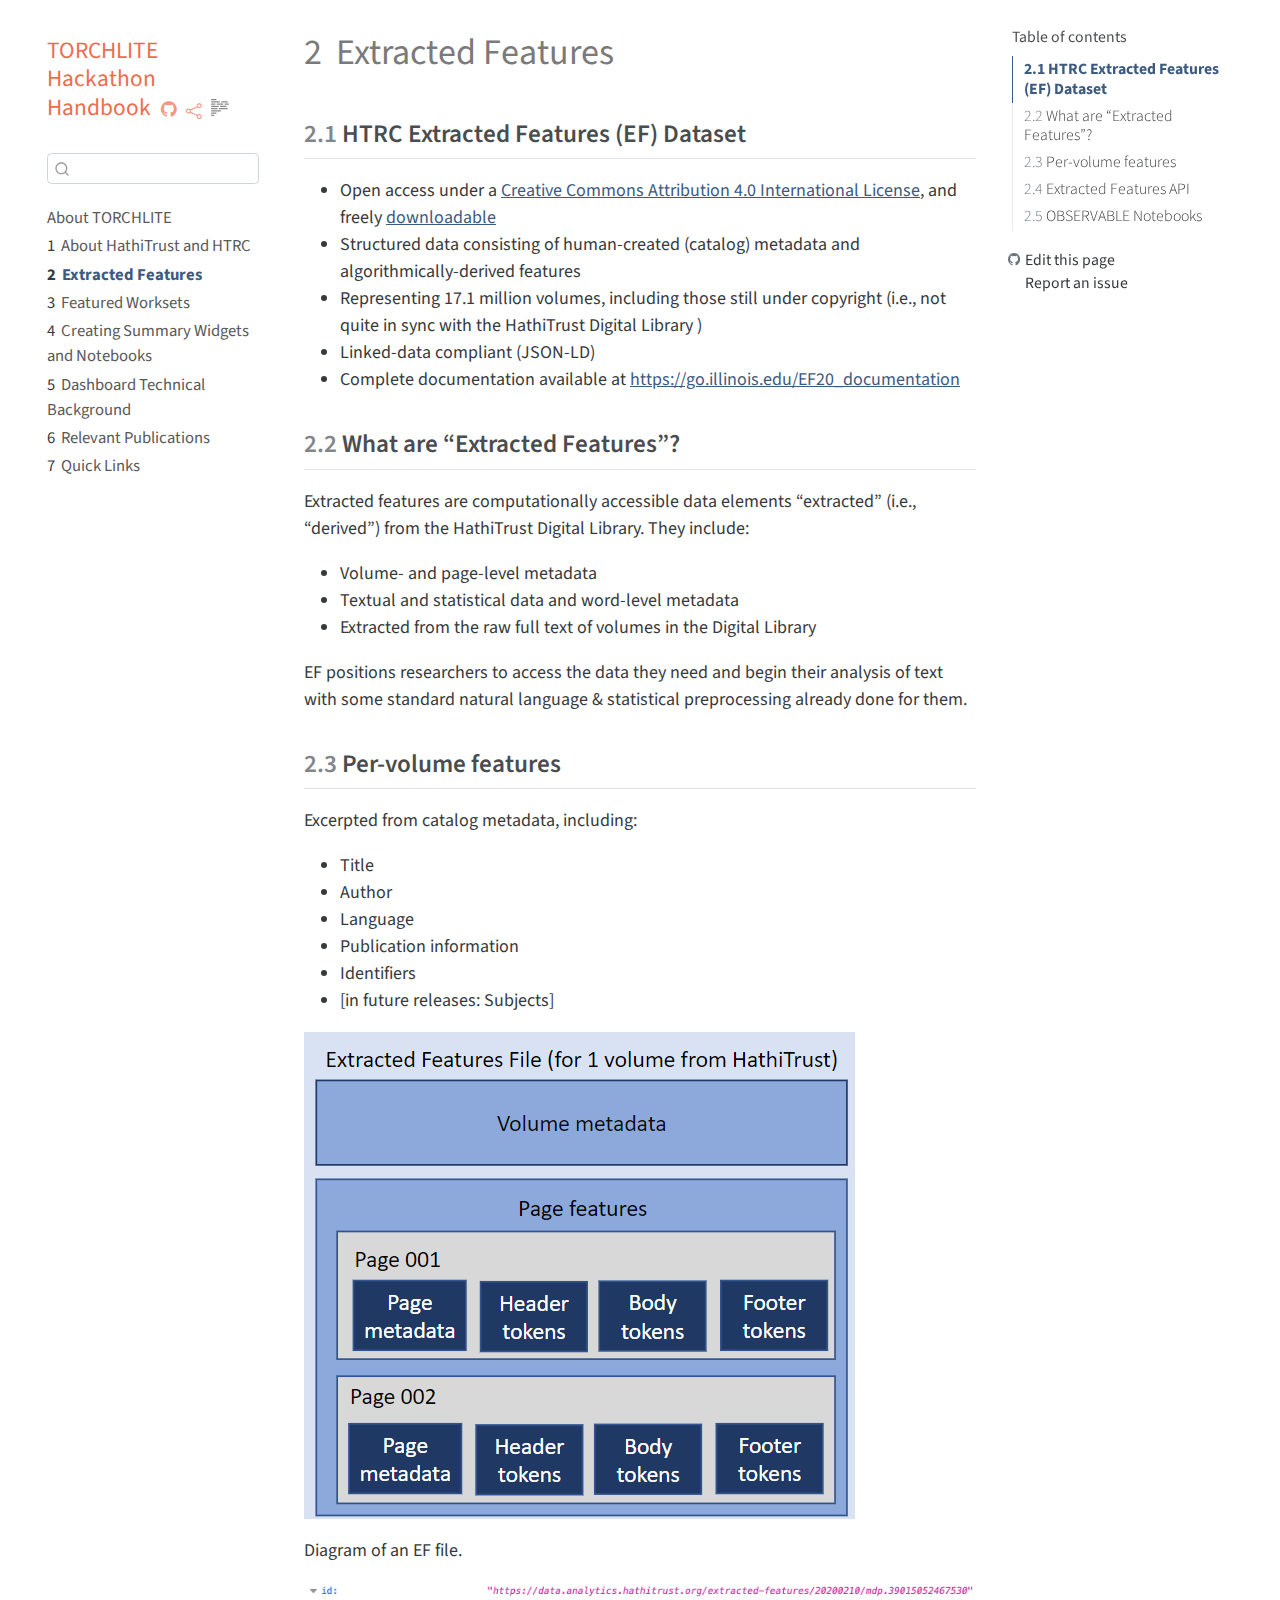
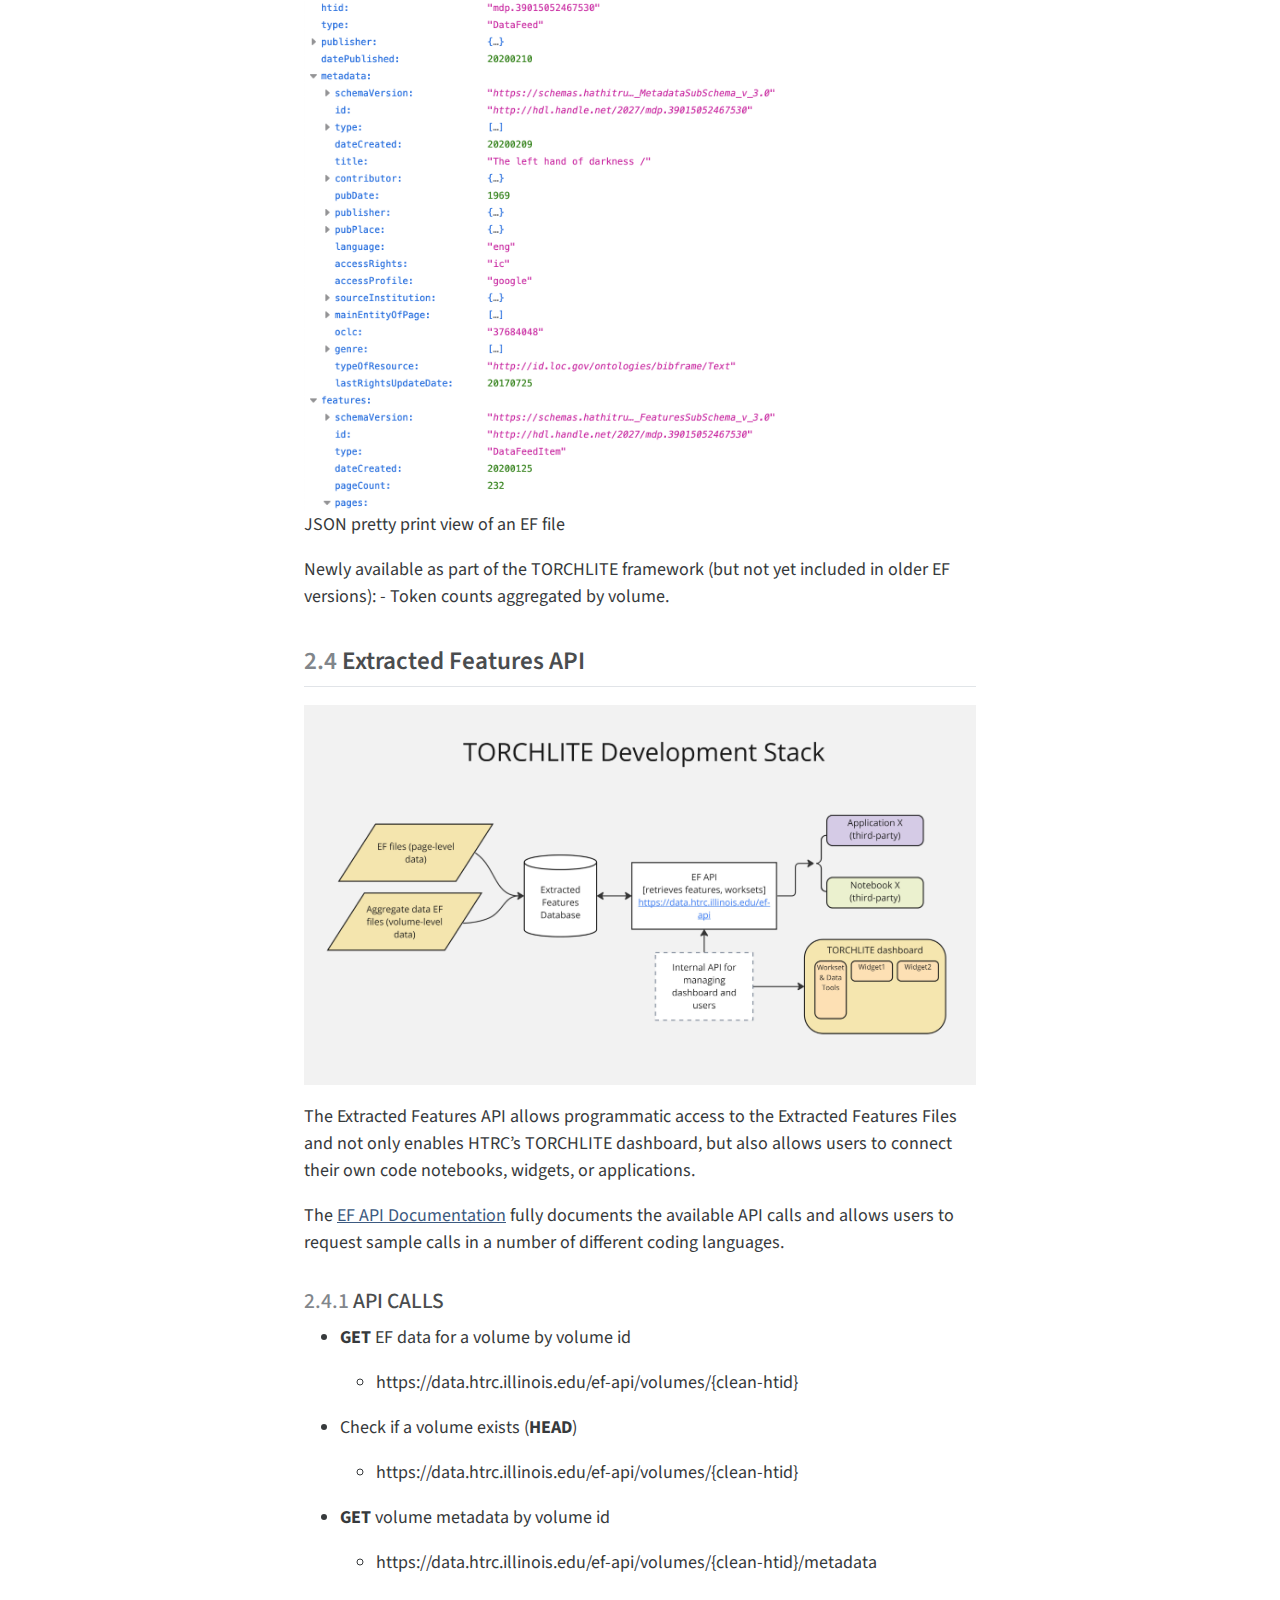
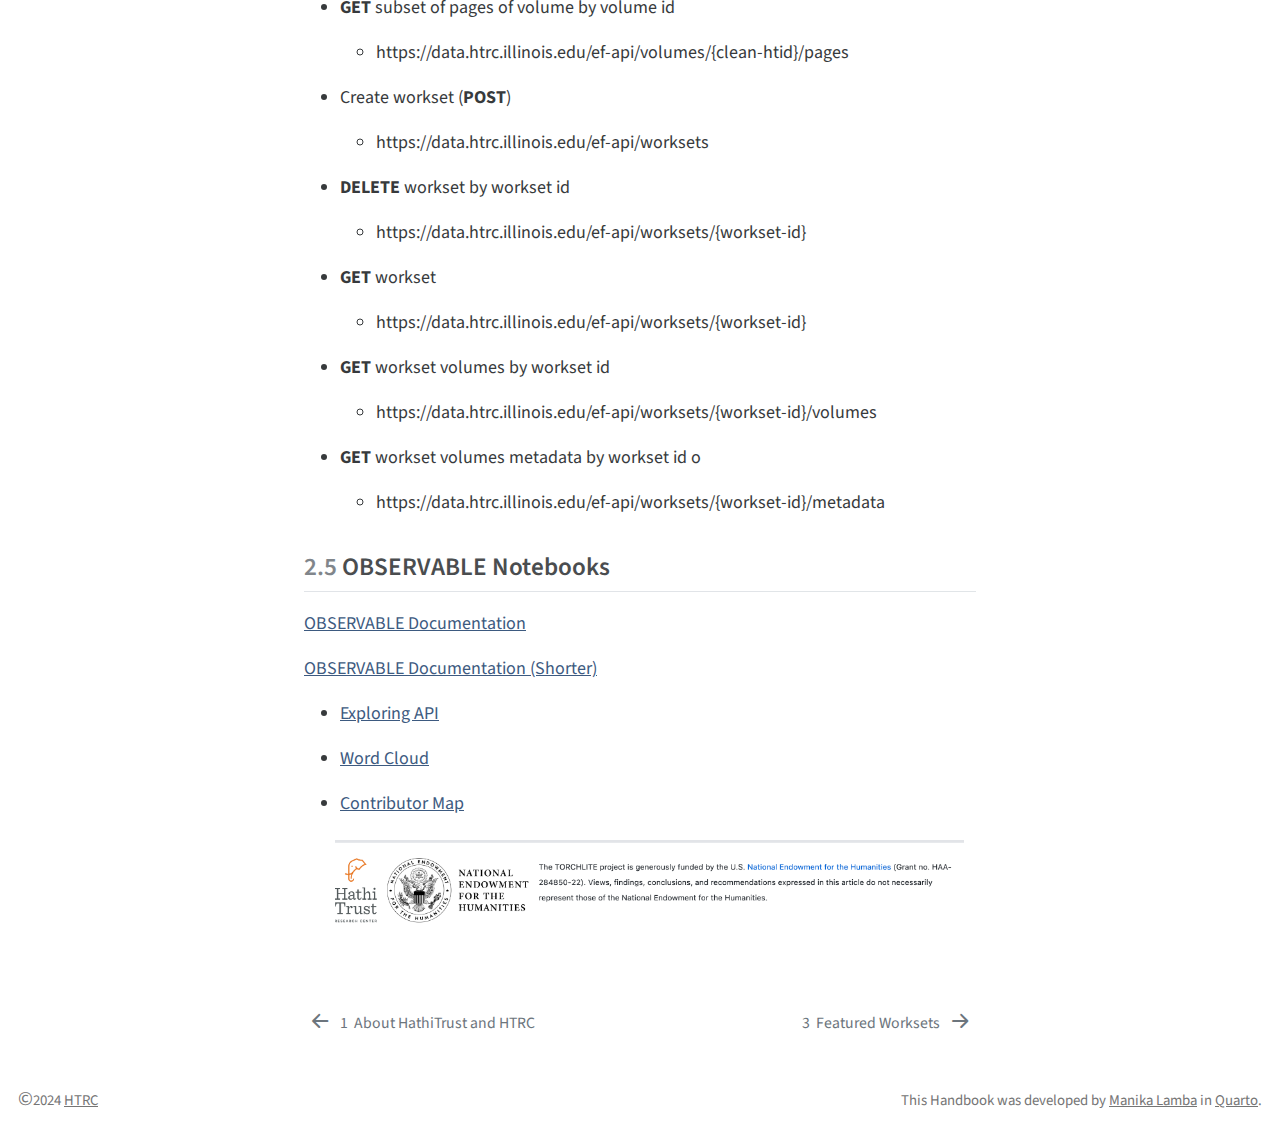
==== commit 2b4b5c9a: "Edited EF page" ====
--- a/ef.html
+++ b/ef.html
@@ -186,7 +186,7 @@
   <li><a href="#htrc-extracted-features-ef-dataset" id="toc-htrc-extracted-features-ef-dataset" class="nav-link active" data-scroll-target="#htrc-extracted-features-ef-dataset"><span class="header-section-number">2.1</span> HTRC Extracted Features (EF) Dataset</a></li>
   <li><a href="#what-are-extracted-features" id="toc-what-are-extracted-features" class="nav-link" data-scroll-target="#what-are-extracted-features"><span class="header-section-number">2.2</span> What are “Extracted Features”?</a></li>
   <li><a href="#per-volume-features" id="toc-per-volume-features" class="nav-link" data-scroll-target="#per-volume-features"><span class="header-section-number">2.3</span> Per-volume features</a></li>
-  <li><a href="#torchlite-api" id="toc-torchlite-api" class="nav-link" data-scroll-target="#torchlite-api"><span class="header-section-number">2.4</span> TORCHLITE API</a>
+  <li><a href="#extracted-features-api" id="toc-extracted-features-api" class="nav-link" data-scroll-target="#extracted-features-api"><span class="header-section-number">2.4</span> Extracted Features API</a>
   <ul class="collapse">
   <li><a href="#api-calls" id="toc-api-calls" class="nav-link" data-scroll-target="#api-calls"><span class="header-section-number">2.4.1</span> API CALLS</a></li>
   </ul></li>
@@ -250,9 +250,11 @@
 <p><img src="images/ef.png" class="img-fluid"> JSON pretty print view of an EF file</p>
 <p>Newly available as part of the TORCHLITE framework (but not yet included in older EF versions): - Token counts aggregated by volume.</p>
 </section>
-<section id="torchlite-api" class="level2" data-number="2.4">
-<h2 data-number="2.4" class="anchored" data-anchor-id="torchlite-api"><span class="header-section-number">2.4</span> TORCHLITE API</h2>
-<p>HTRC Extracted Features API <a href="https://htrc.stoplight.io/docs/ef-api/06db4dc572b49-ef">documentation</a></p>
+<section id="extracted-features-api" class="level2" data-number="2.4">
+<h2 data-number="2.4" class="anchored" data-anchor-id="extracted-features-api"><span class="header-section-number">2.4</span> Extracted Features API</h2>
+<p><img src="images/torchlite_diagram.jpg" class="img-fluid"></p>
+<p>The Extracted Features API allows programmatic access to the Extracted Features Files and not only enables HTRC’s TORCHLITE dashboard, but also allows users to connect their own code notebooks, widgets, or applications.</p>
+<p>The <a href="https://htrc.stoplight.io/docs/ef-api/06db4dc572b49-ef">EF API Documentation</a> fully documents the available API calls and allows users to request sample calls in a number of different coding languages.</p>
 <section id="api-calls" class="level3" data-number="2.4.1">
 <h3 data-number="2.4.1" class="anchored" data-anchor-id="api-calls"><span class="header-section-number">2.4.1</span> API CALLS</h3>
 <ul>
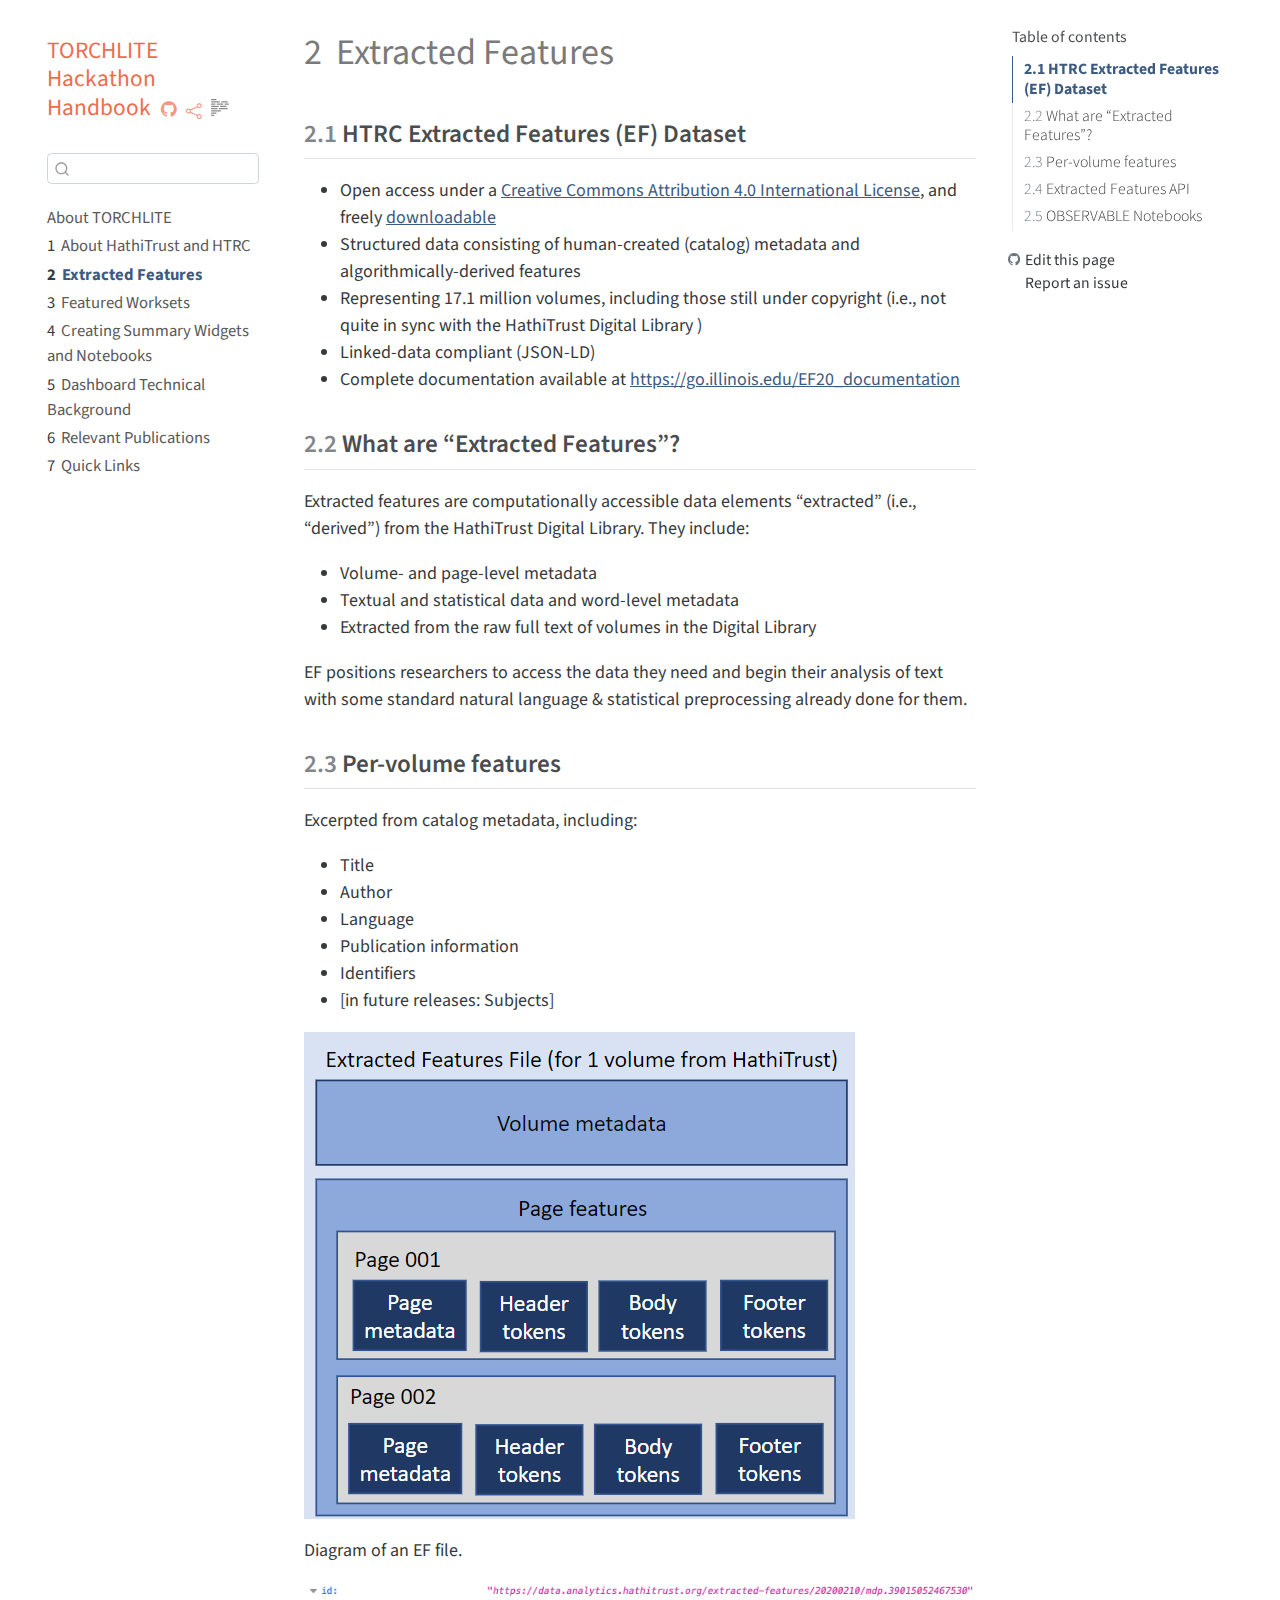
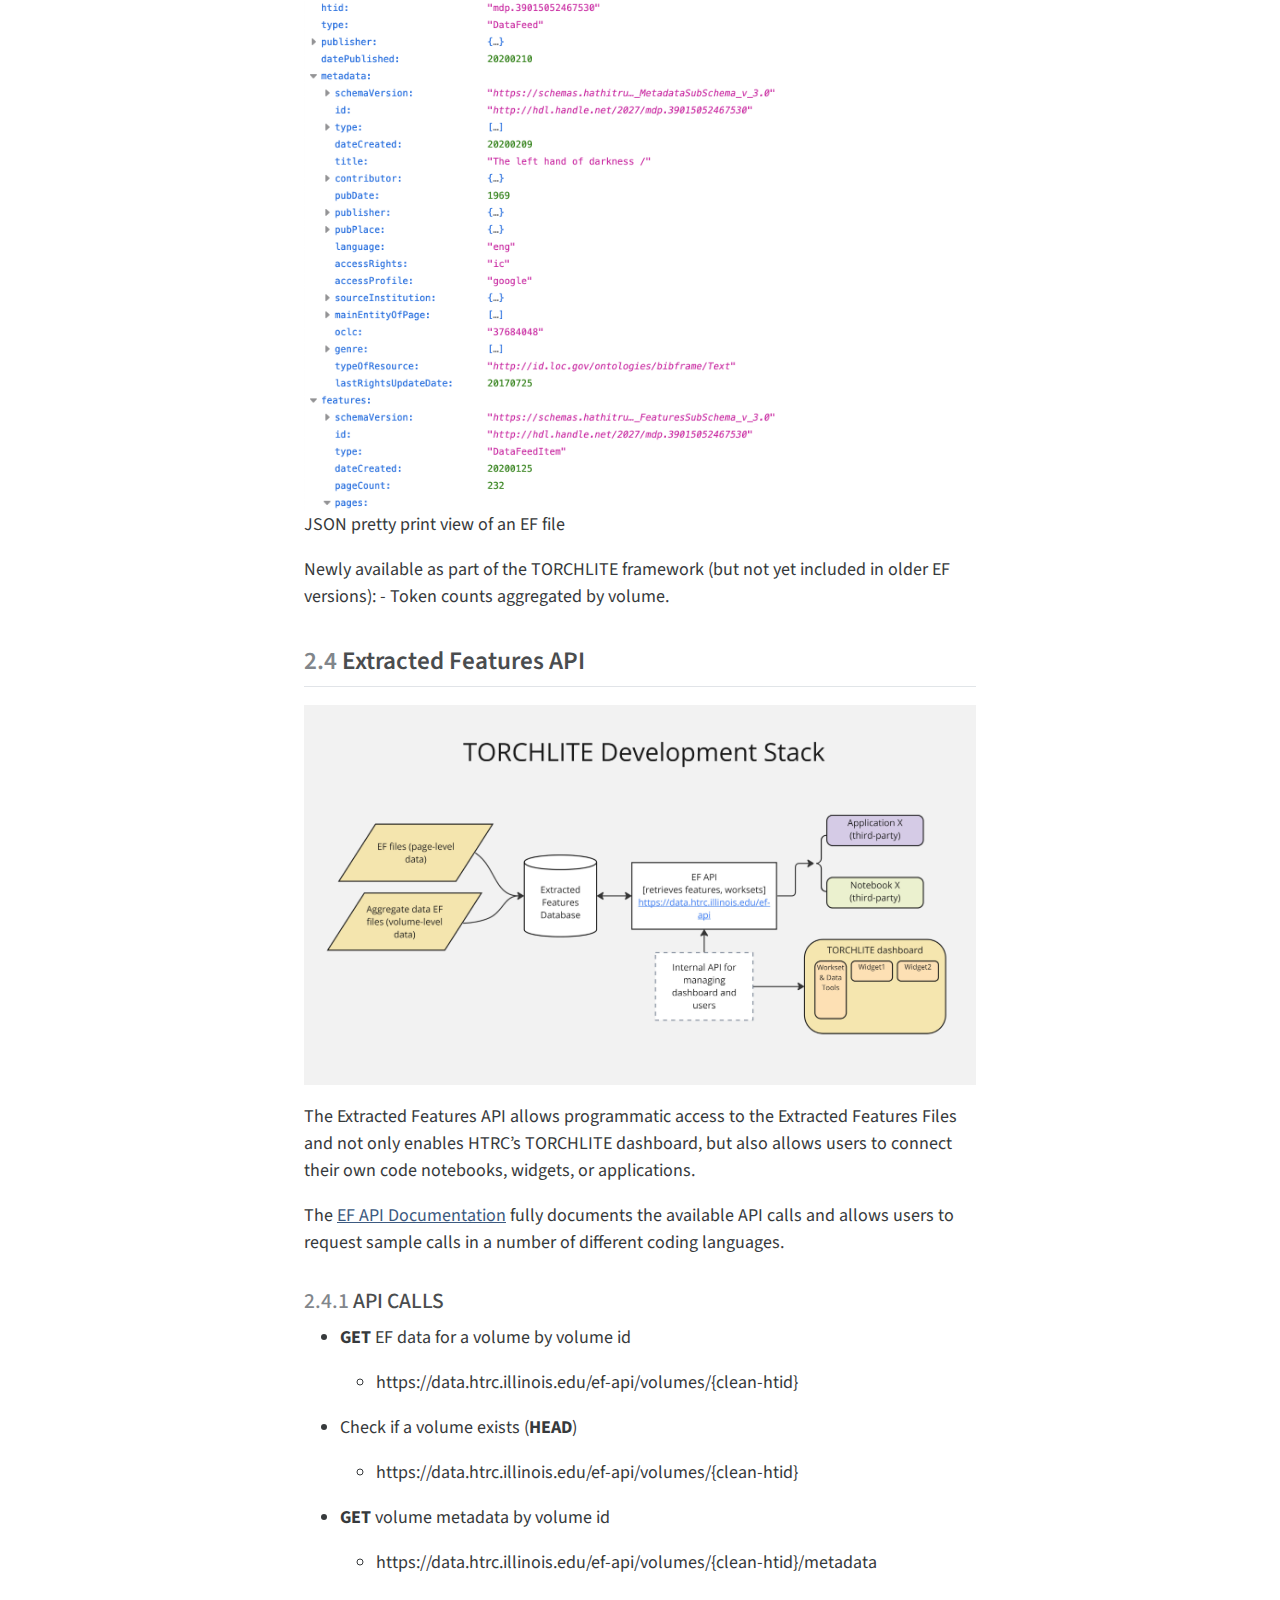
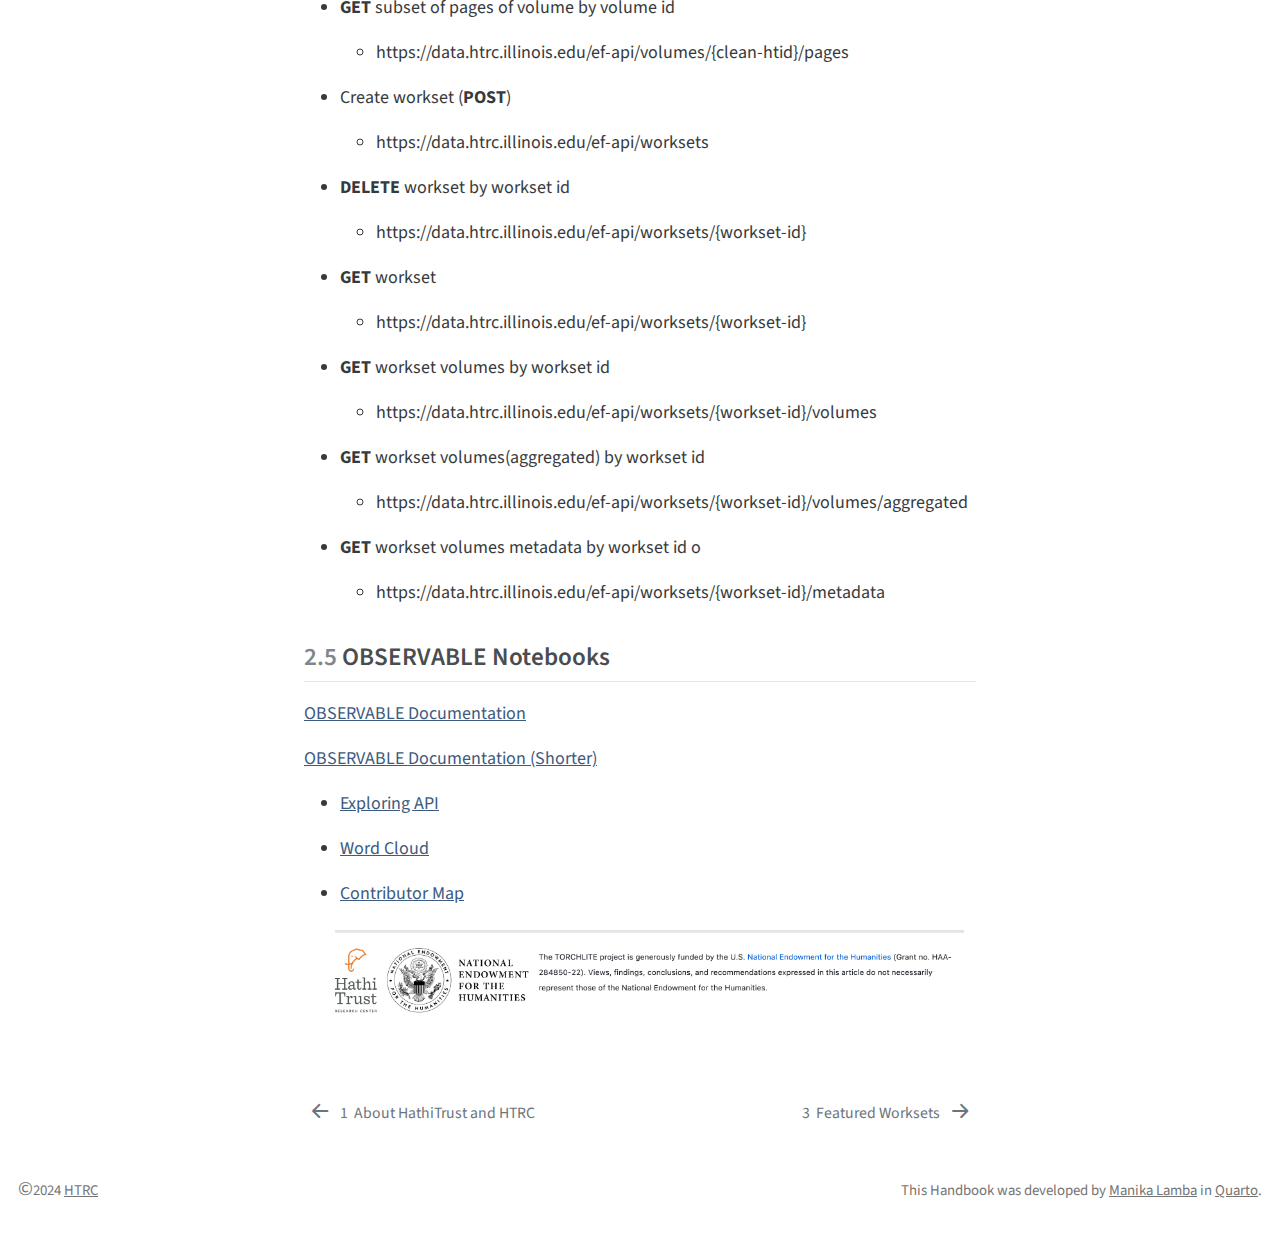
==== commit 8ee3ca33: "updated api calls" ====
--- a/ef.html
+++ b/ef.html
@@ -289,6 +289,10 @@
 <li><p><strong>GET</strong> workset volumes by workset id</p>
 <ul>
 <li>https://data.htrc.illinois.edu/ef-api/worksets/{workset-id}/volumes</li>
+</ul></li>
+<li><p><strong>GET</strong> workset volumes(aggregated) by workset id</p>
+<ul>
+<li>https://data.htrc.illinois.edu/ef-api/worksets/{workset-id}/volumes/aggregated</li>
 </ul></li>
 <li><p><strong>GET</strong> workset volumes metadata by workset id o</p>
 <ul>
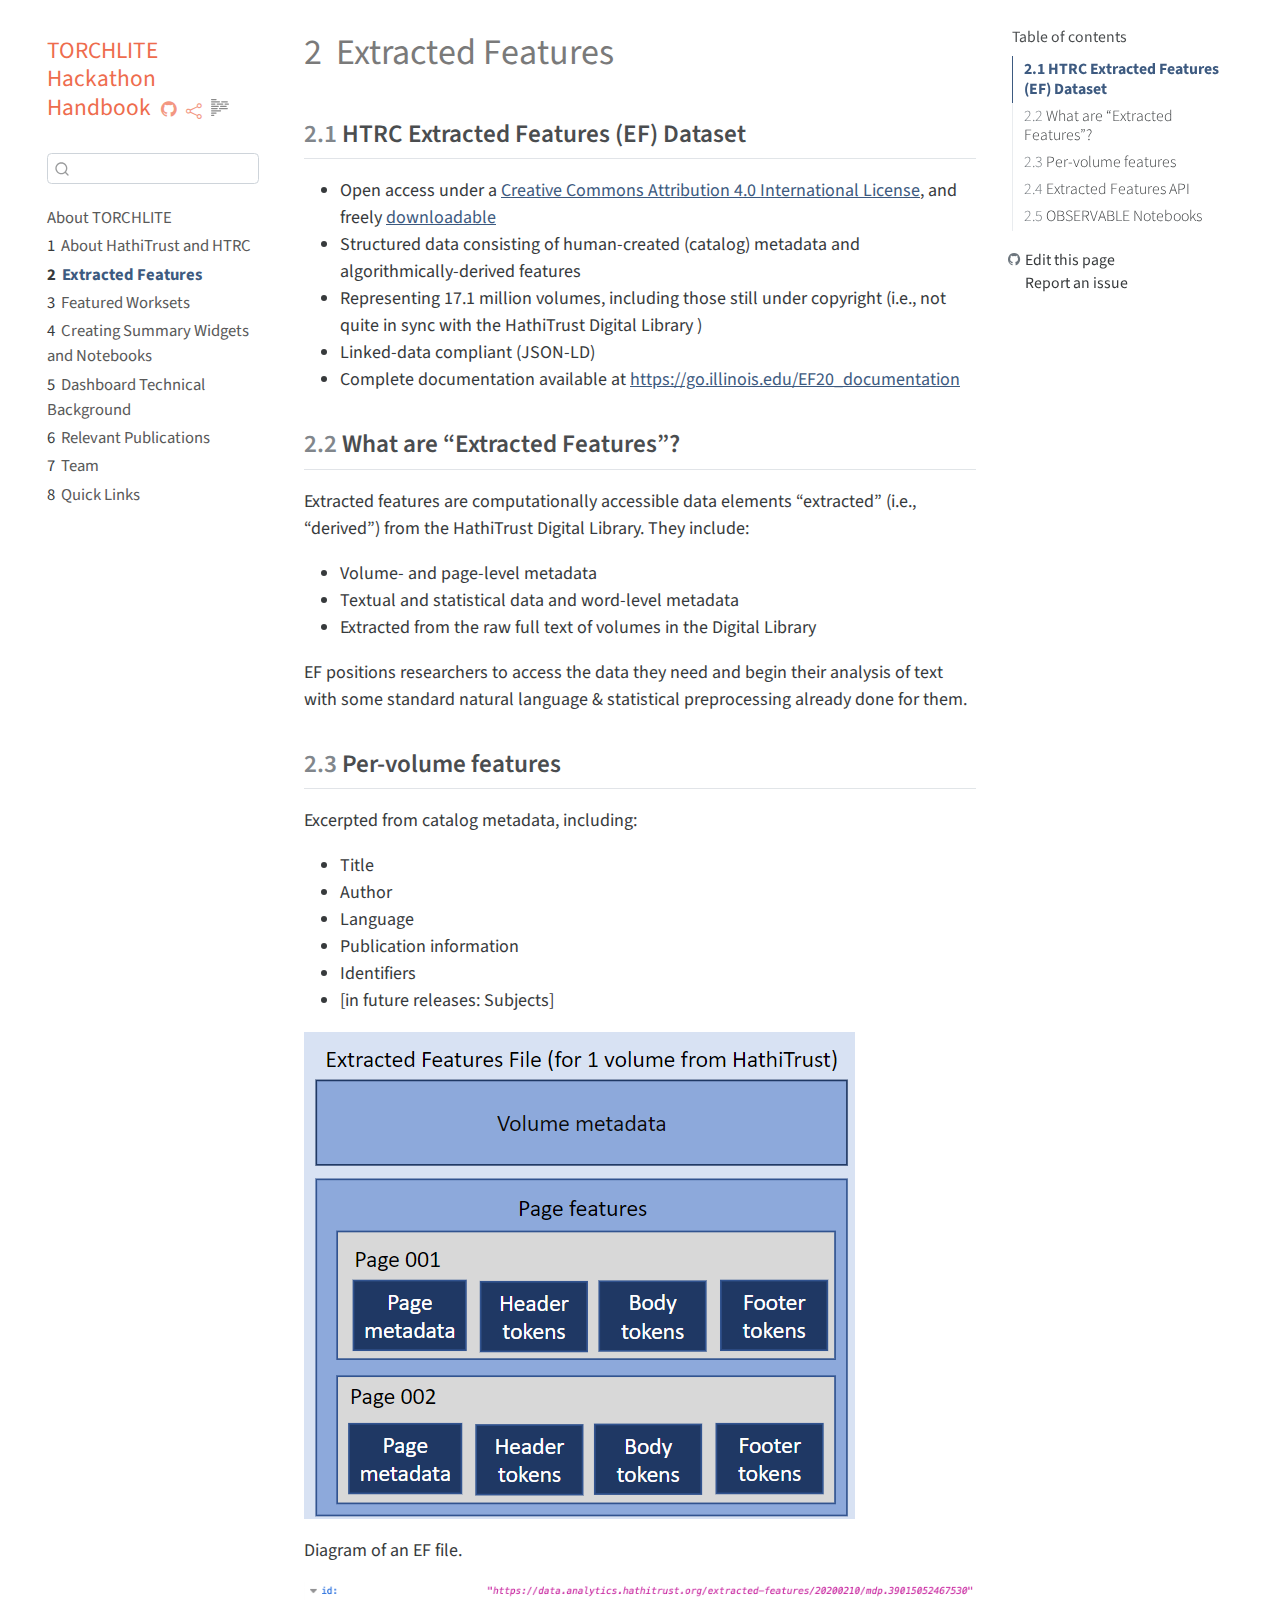
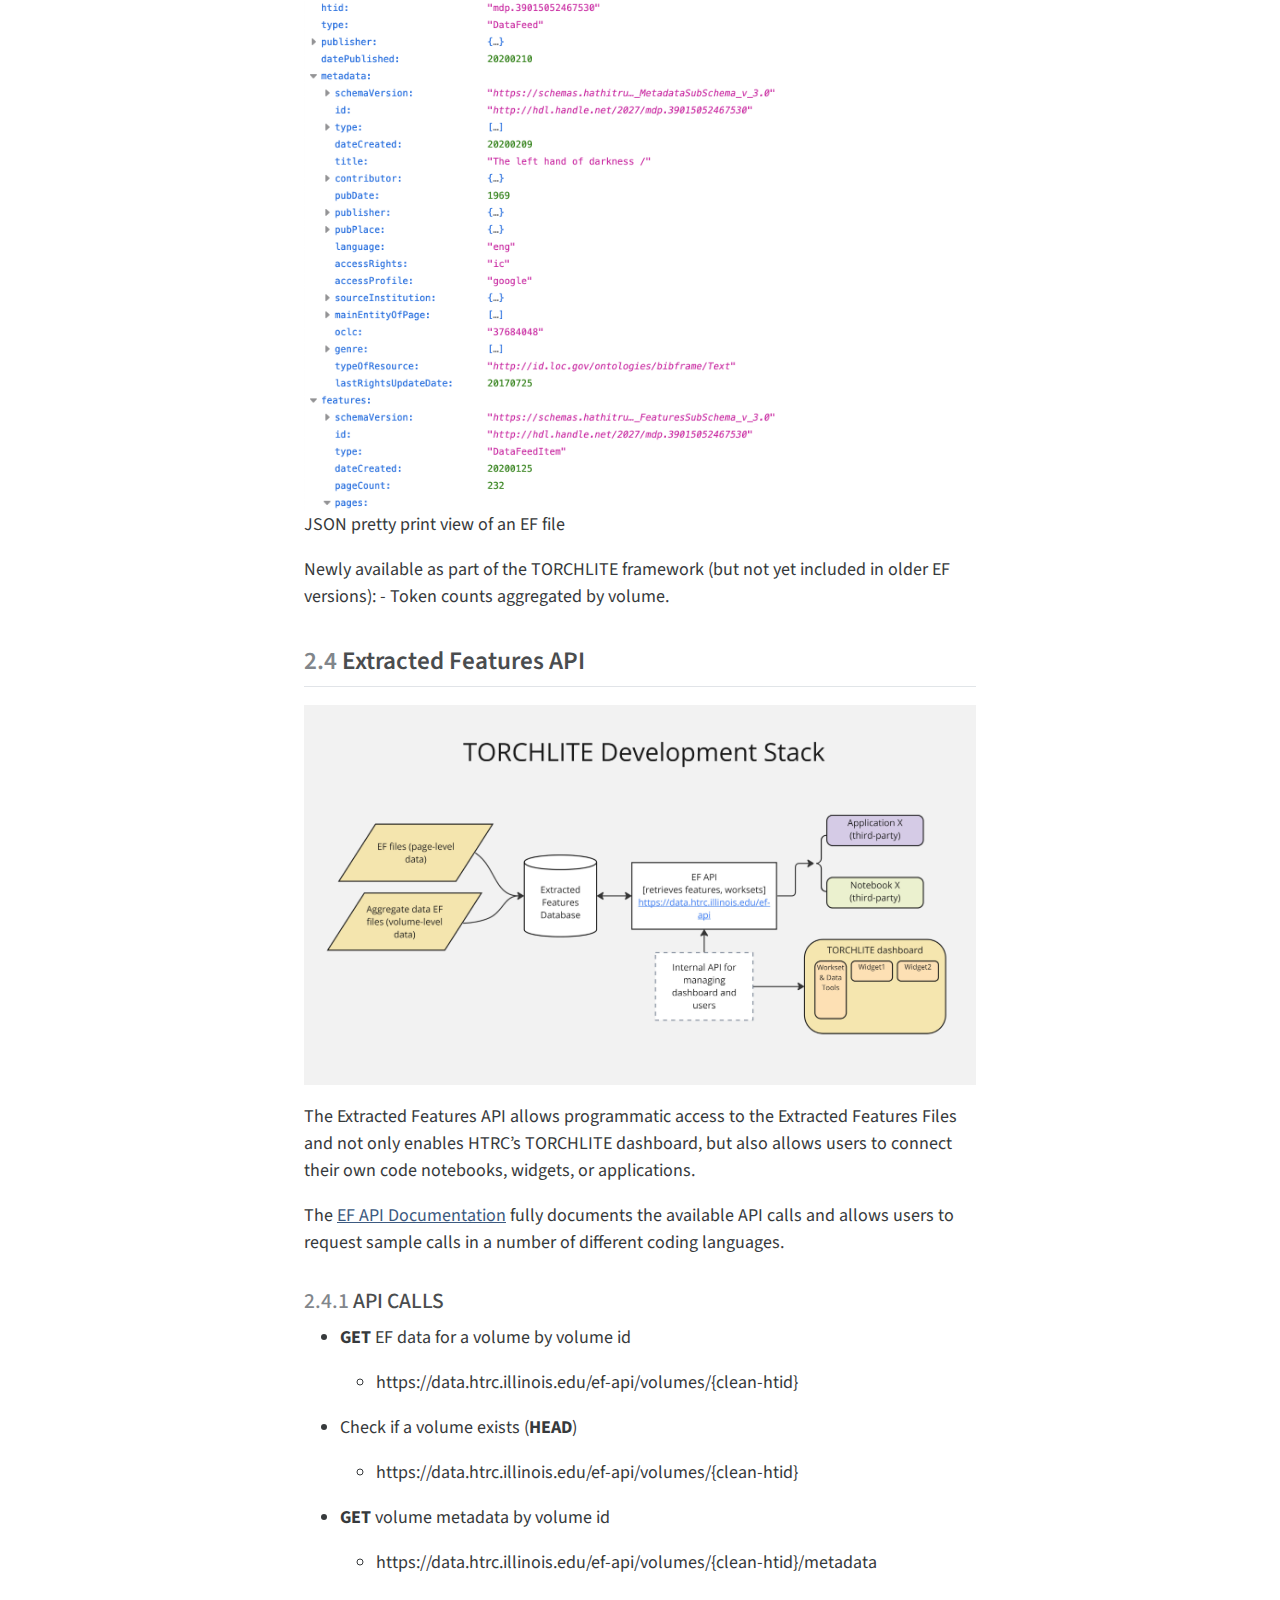
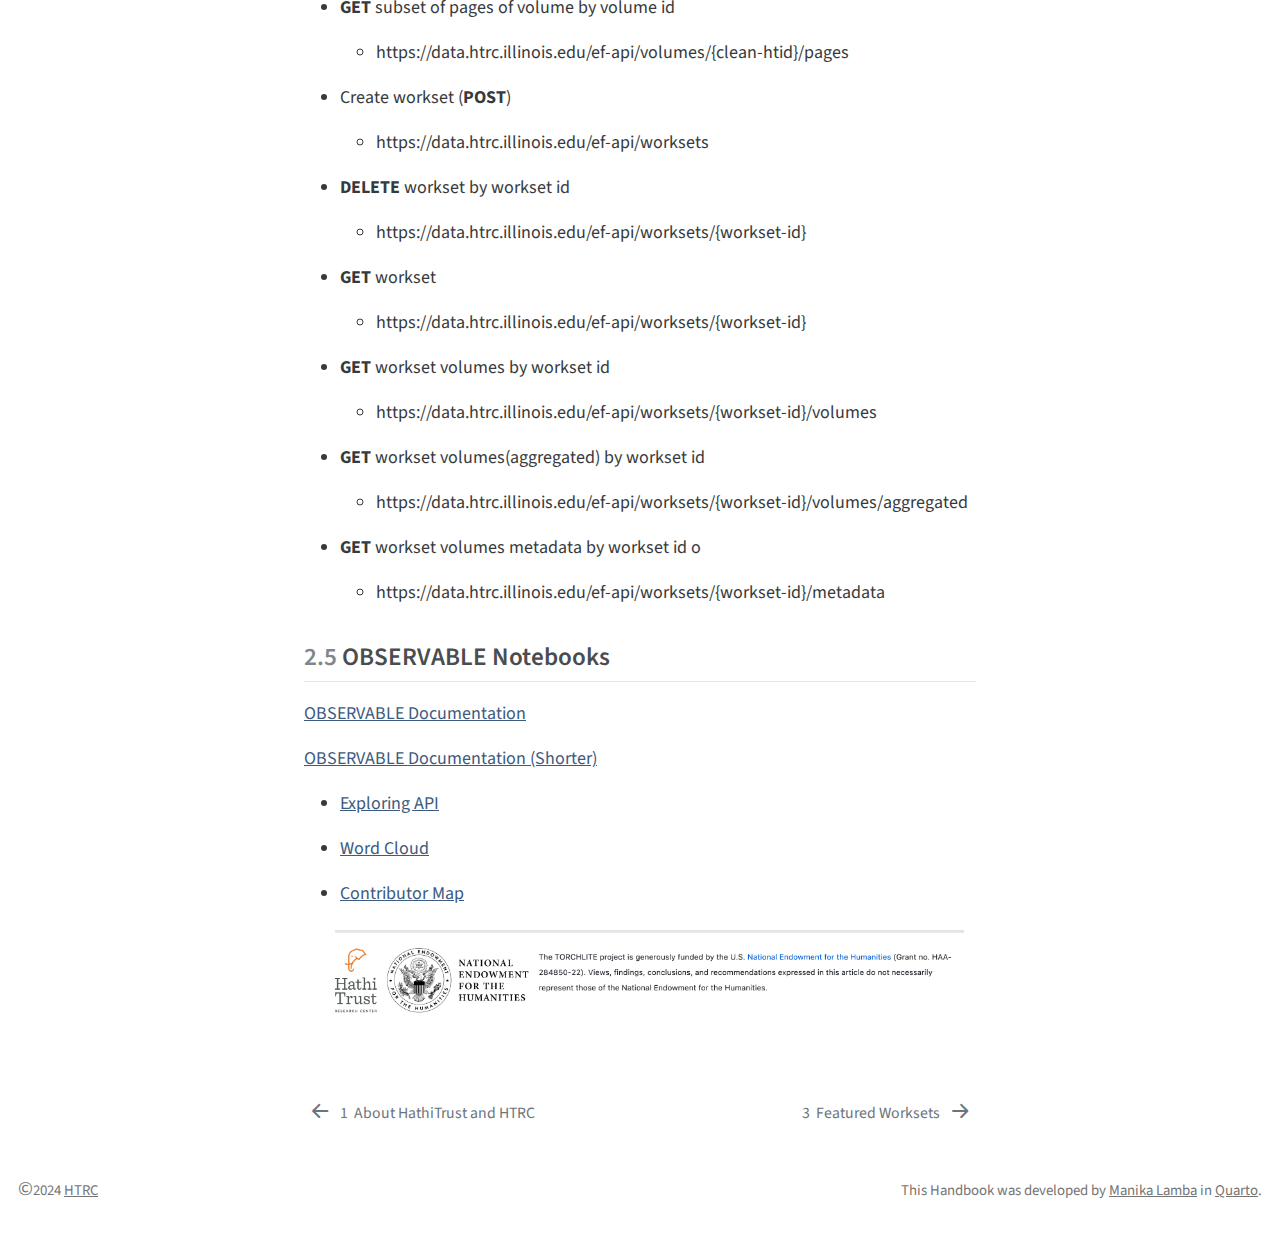
==== commit f8a1c925: "21 May 2024" ====
--- a/ef.html
+++ b/ef.html
@@ -169,8 +169,14 @@
 </li>
         <li class="sidebar-item">
   <div class="sidebar-item-container"> 
+  <a href="./people.html" class="sidebar-item-text sidebar-link">
+ <span class="menu-text"><span class="chapter-number">7</span>&nbsp; <span class="chapter-title">Team</span></span></a>
+  </div>
+</li>
+        <li class="sidebar-item">
+  <div class="sidebar-item-container"> 
   <a href="./links.html" class="sidebar-item-text sidebar-link">
- <span class="menu-text"><span class="chapter-number">7</span>&nbsp; <span class="chapter-title">Quick Links</span></span></a>
+ <span class="menu-text"><span class="chapter-number">8</span>&nbsp; <span class="chapter-title">Quick Links</span></span></a>
   </div>
 </li>
     </ul>
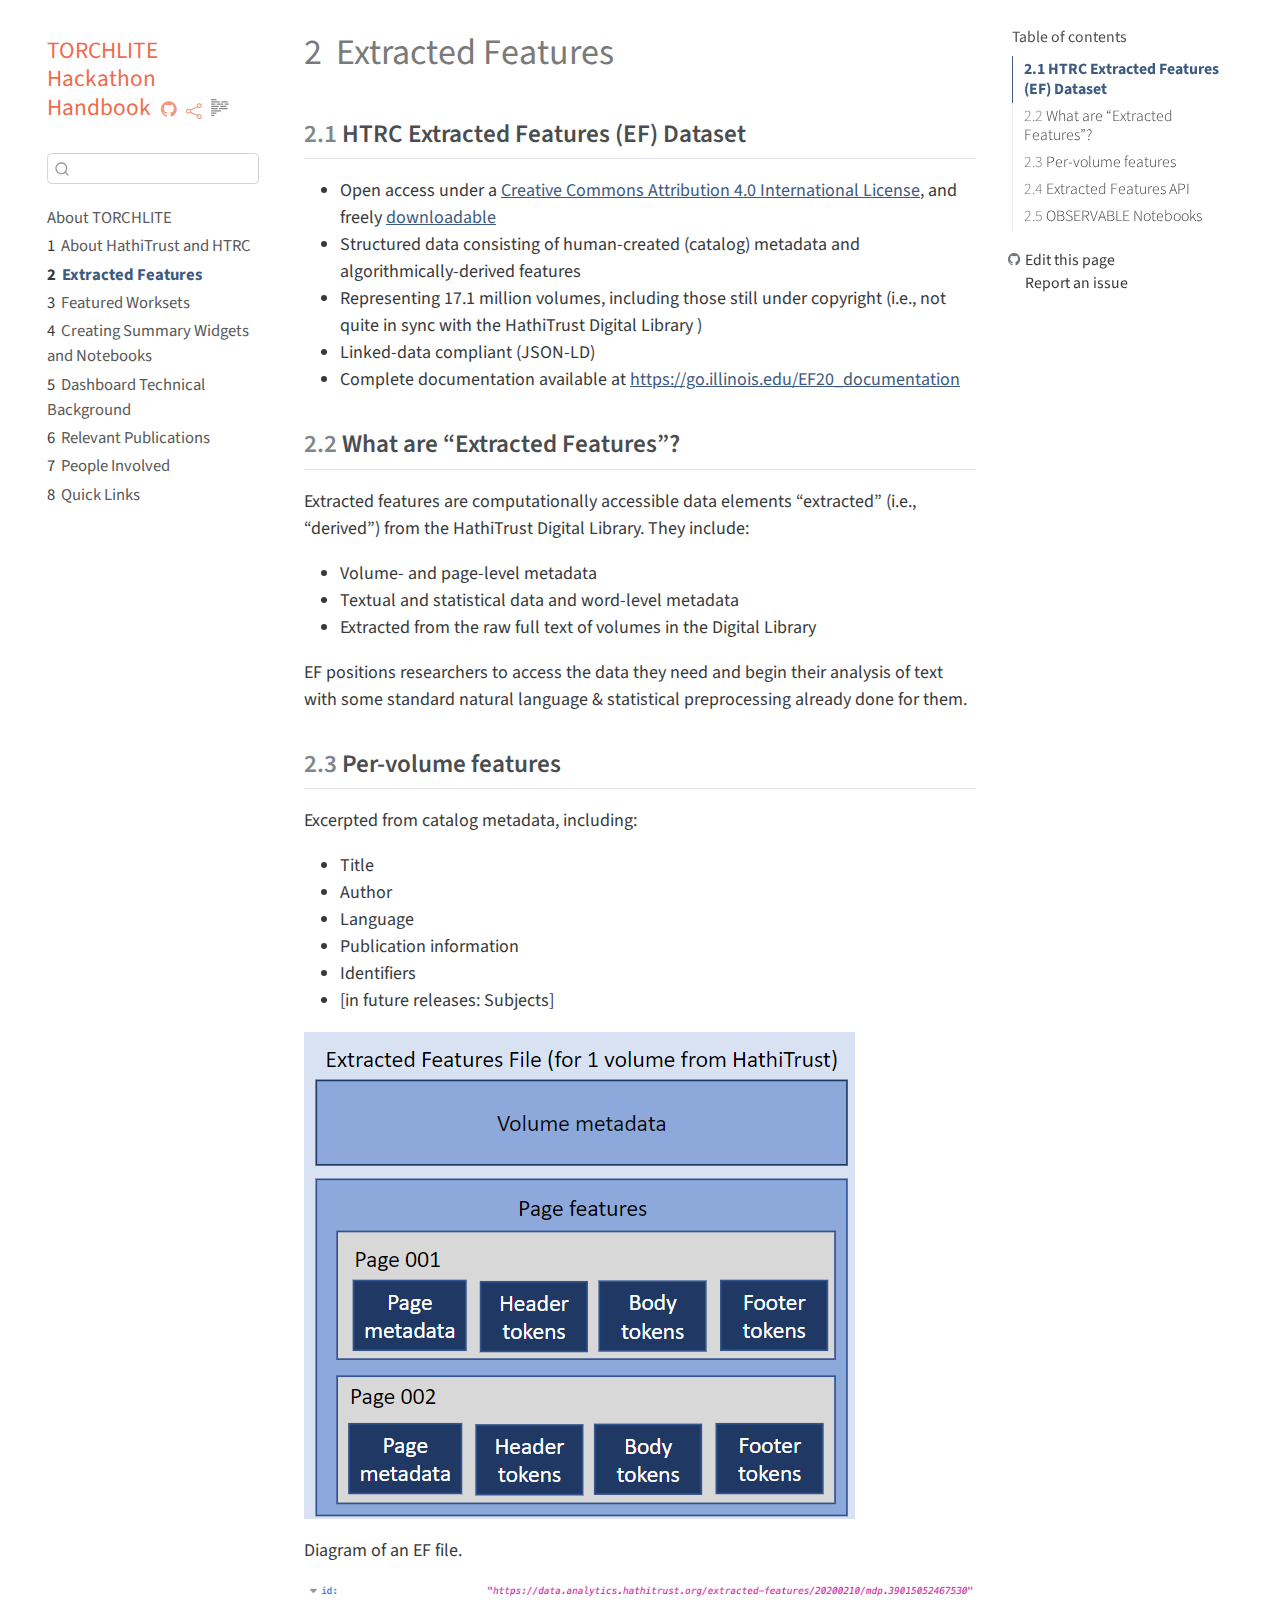
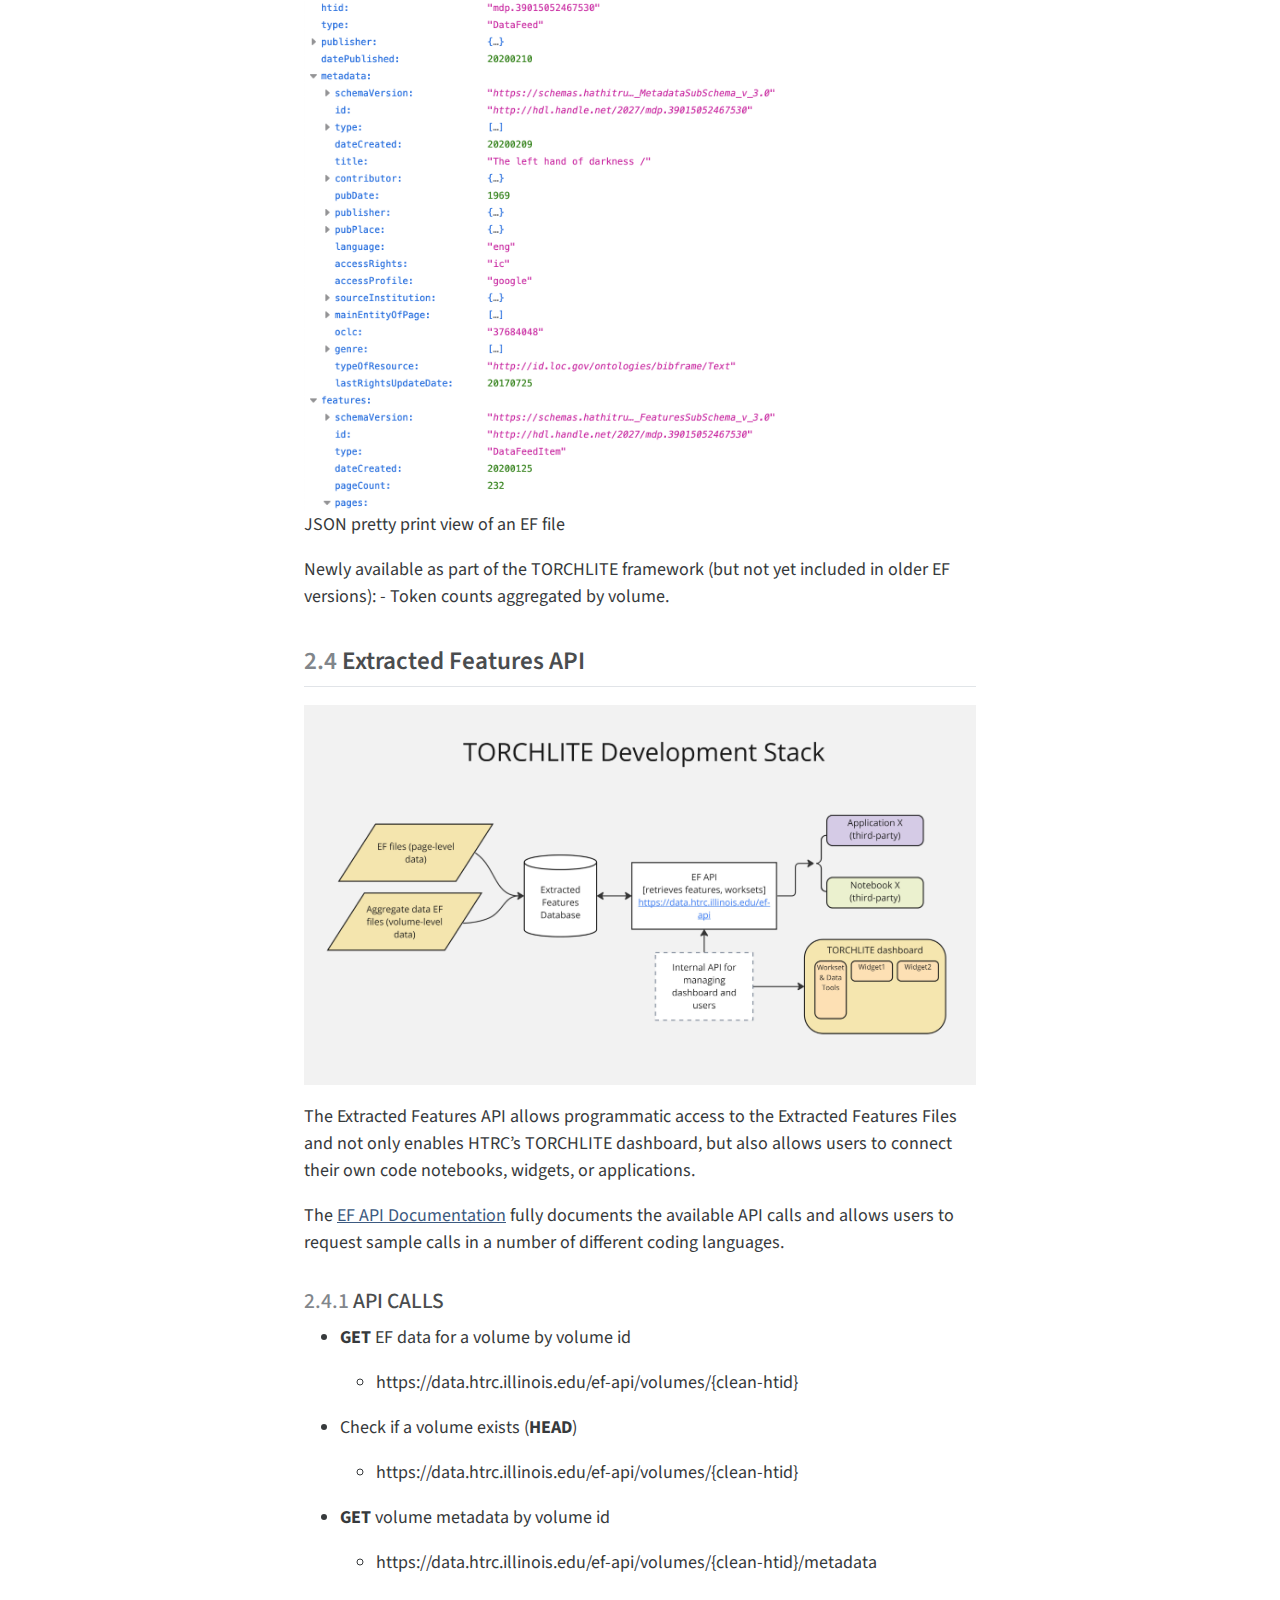
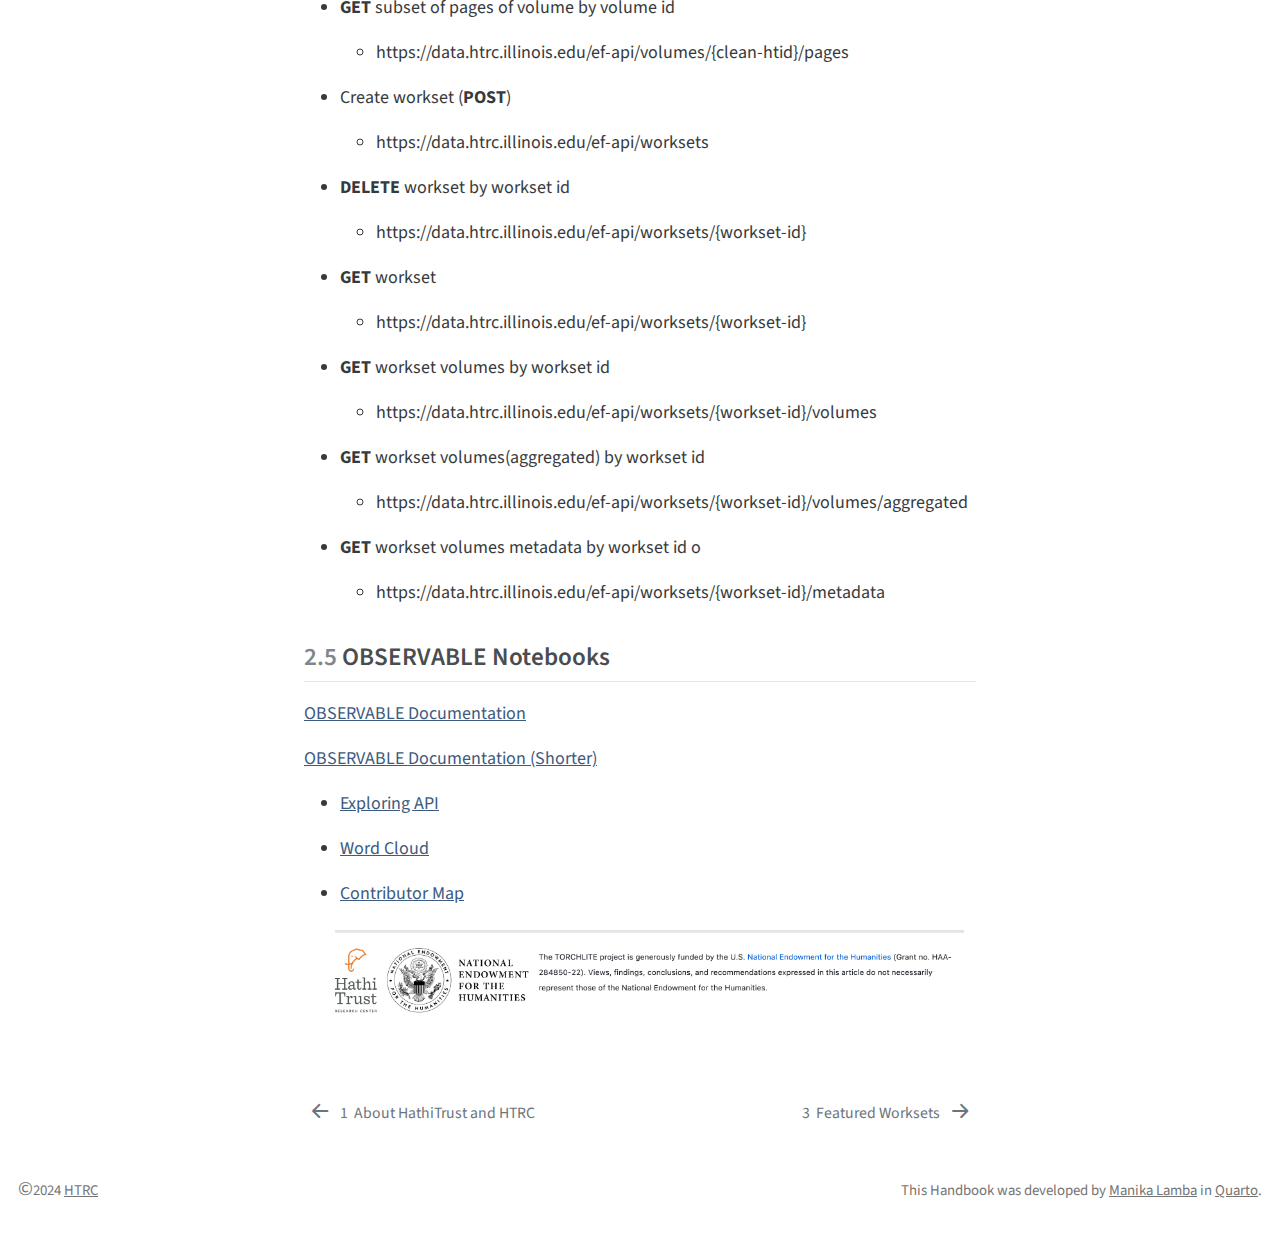
==== commit c12cead3: "22 May 2024" ====
--- a/ef.html
+++ b/ef.html
@@ -170,7 +170,7 @@
         <li class="sidebar-item">
   <div class="sidebar-item-container"> 
   <a href="./people.html" class="sidebar-item-text sidebar-link">
- <span class="menu-text"><span class="chapter-number">7</span>&nbsp; <span class="chapter-title">Team</span></span></a>
+ <span class="menu-text"><span class="chapter-number">7</span>&nbsp; <span class="chapter-title">People Involved</span></span></a>
   </div>
 </li>
         <li class="sidebar-item">
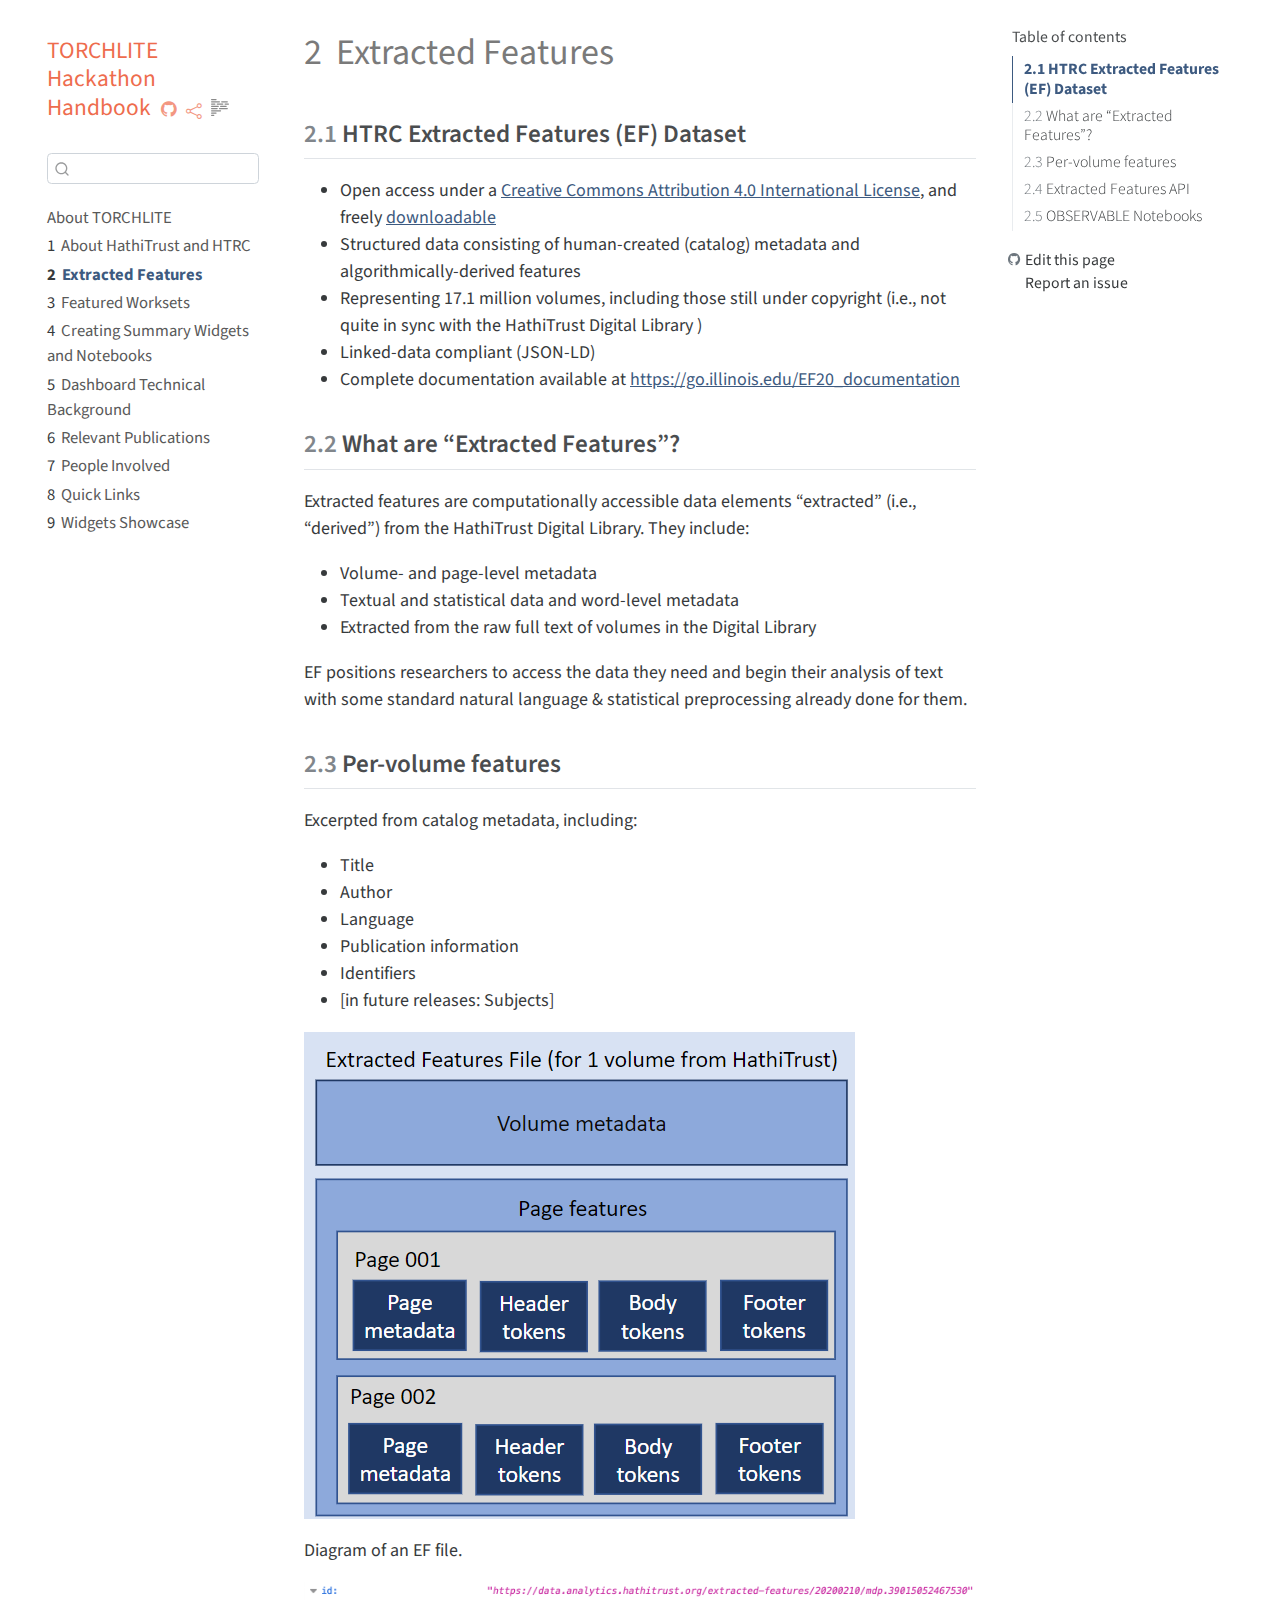
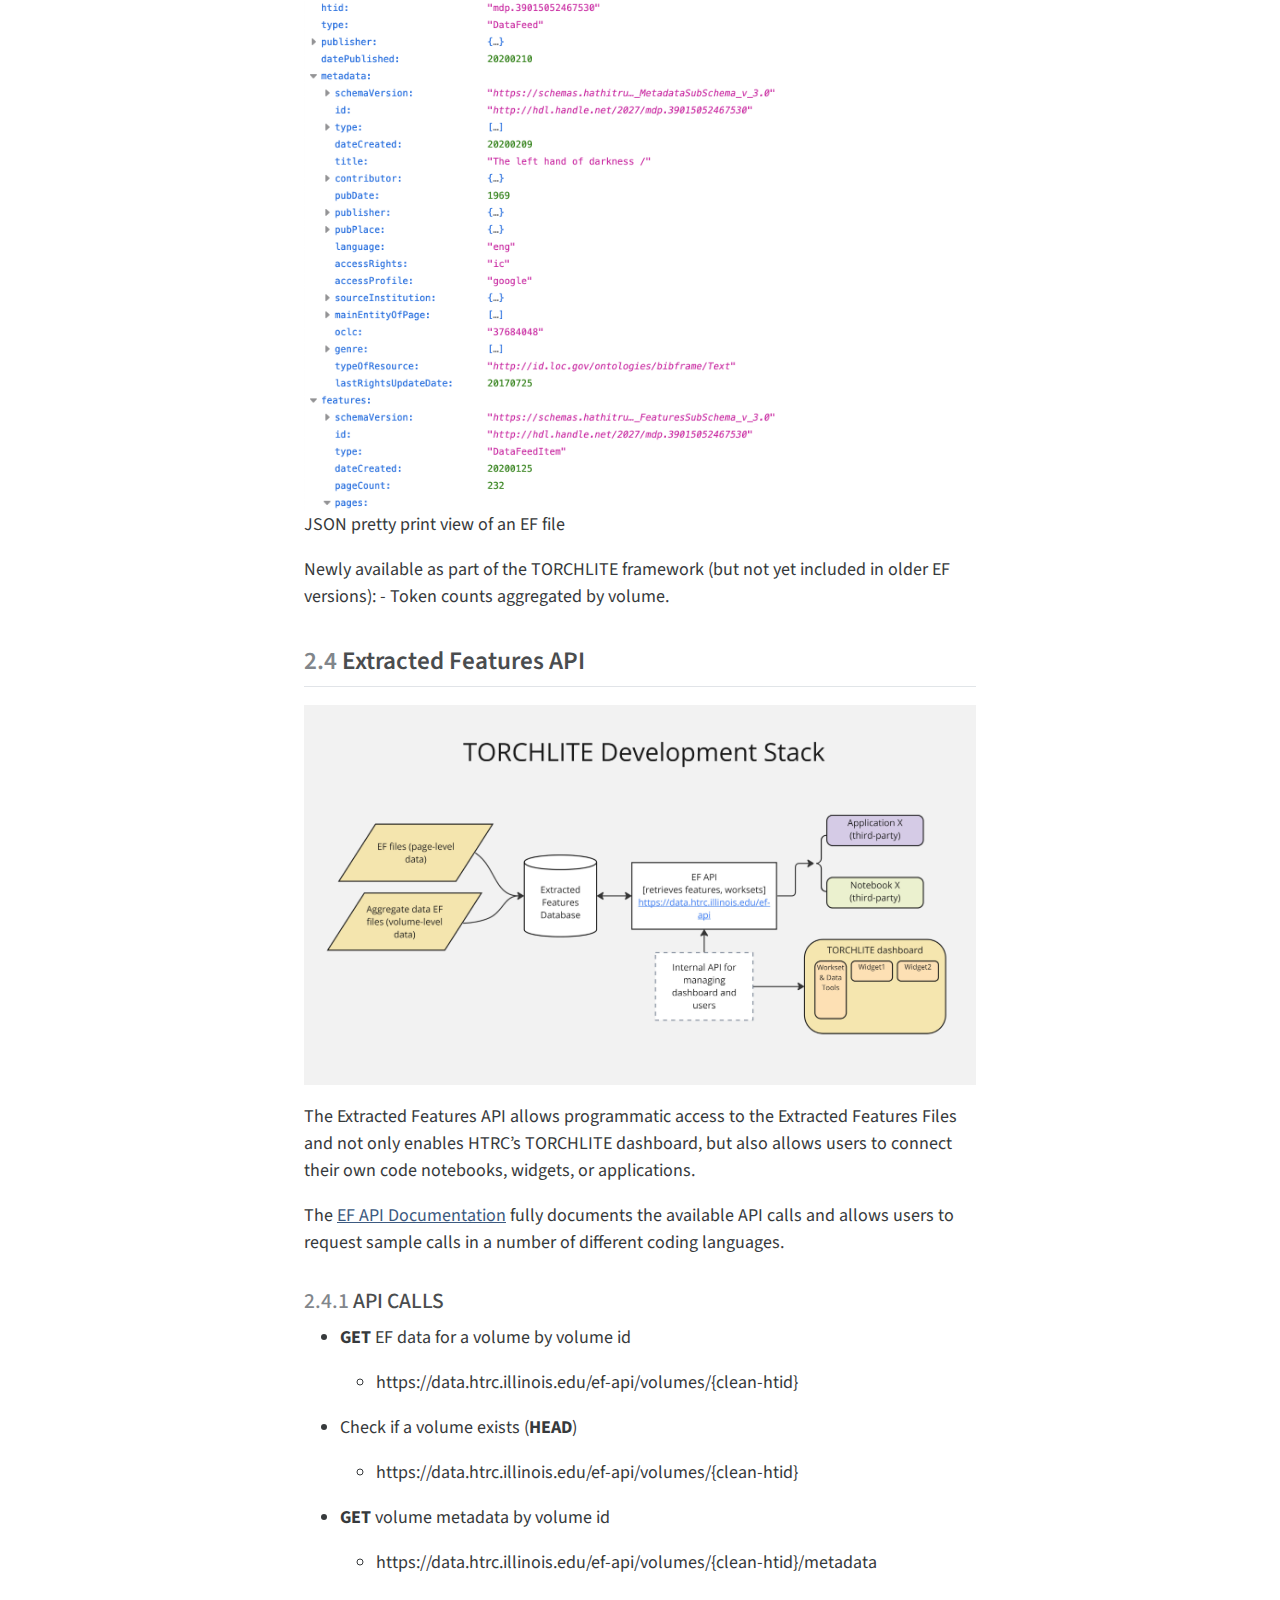
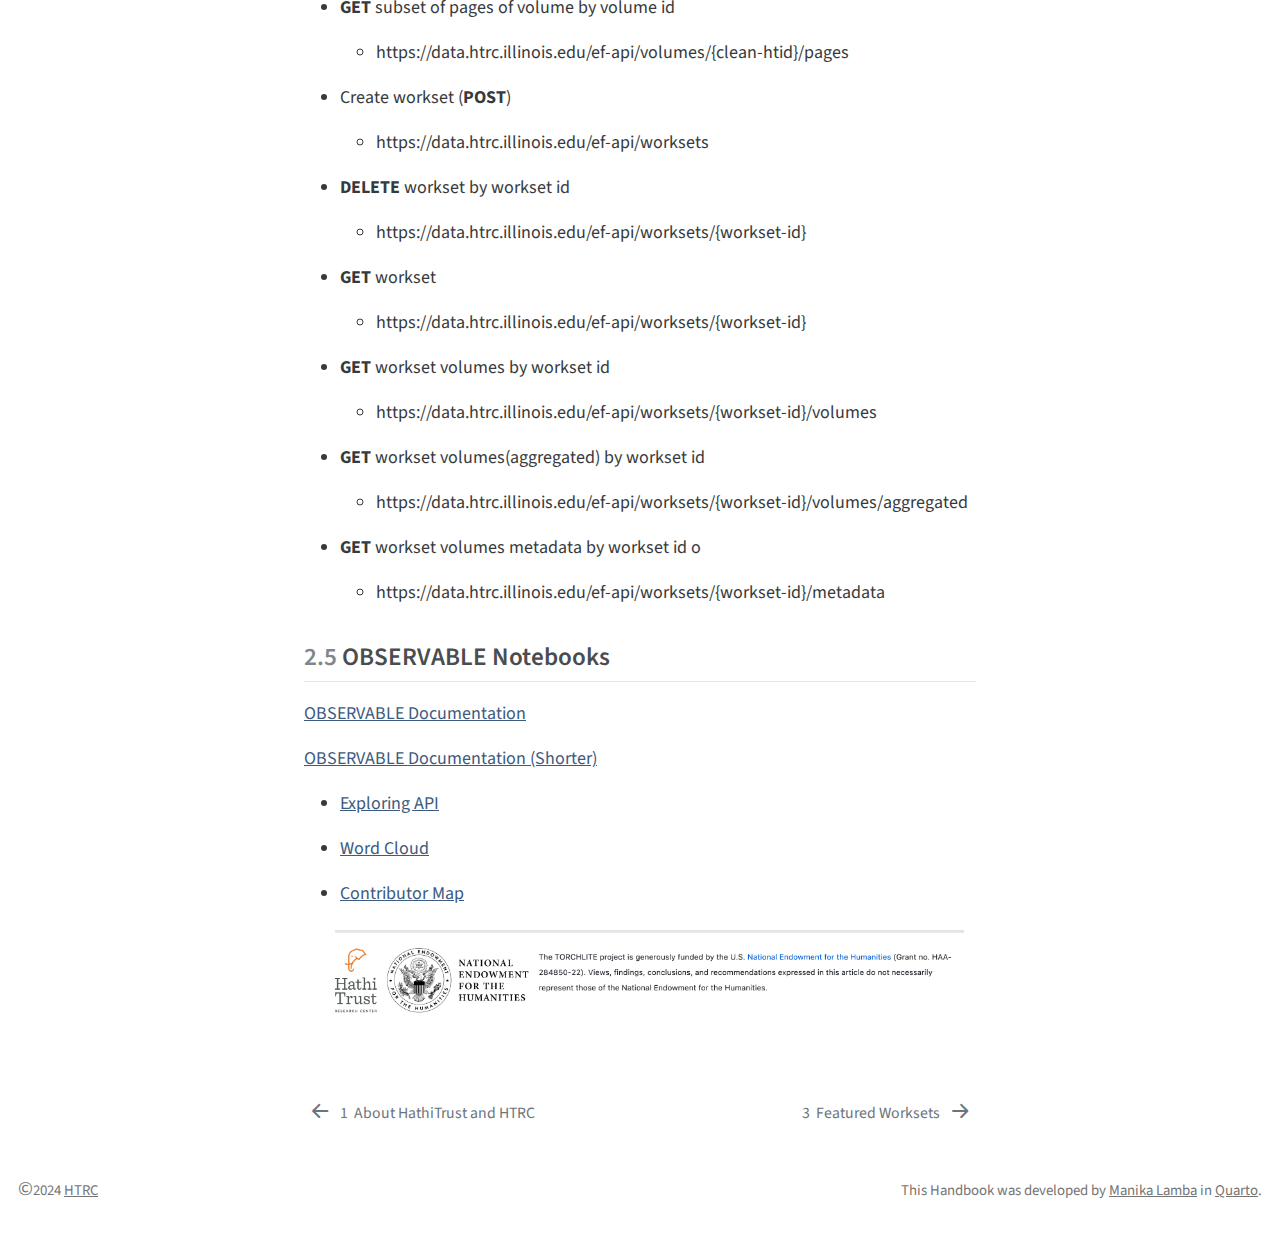
==== commit 0d1a391d: "added showcase page" ====
--- a/ef.html
+++ b/ef.html
@@ -177,6 +177,12 @@
   <div class="sidebar-item-container"> 
   <a href="./links.html" class="sidebar-item-text sidebar-link">
  <span class="menu-text"><span class="chapter-number">8</span>&nbsp; <span class="chapter-title">Quick Links</span></span></a>
+  </div>
+</li>
+        <li class="sidebar-item">
+  <div class="sidebar-item-container"> 
+  <a href="./showcase.html" class="sidebar-item-text sidebar-link">
+ <span class="menu-text"><span class="chapter-number">9</span>&nbsp; <span class="chapter-title">Widgets Showcase</span></span></a>
   </div>
 </li>
     </ul>
